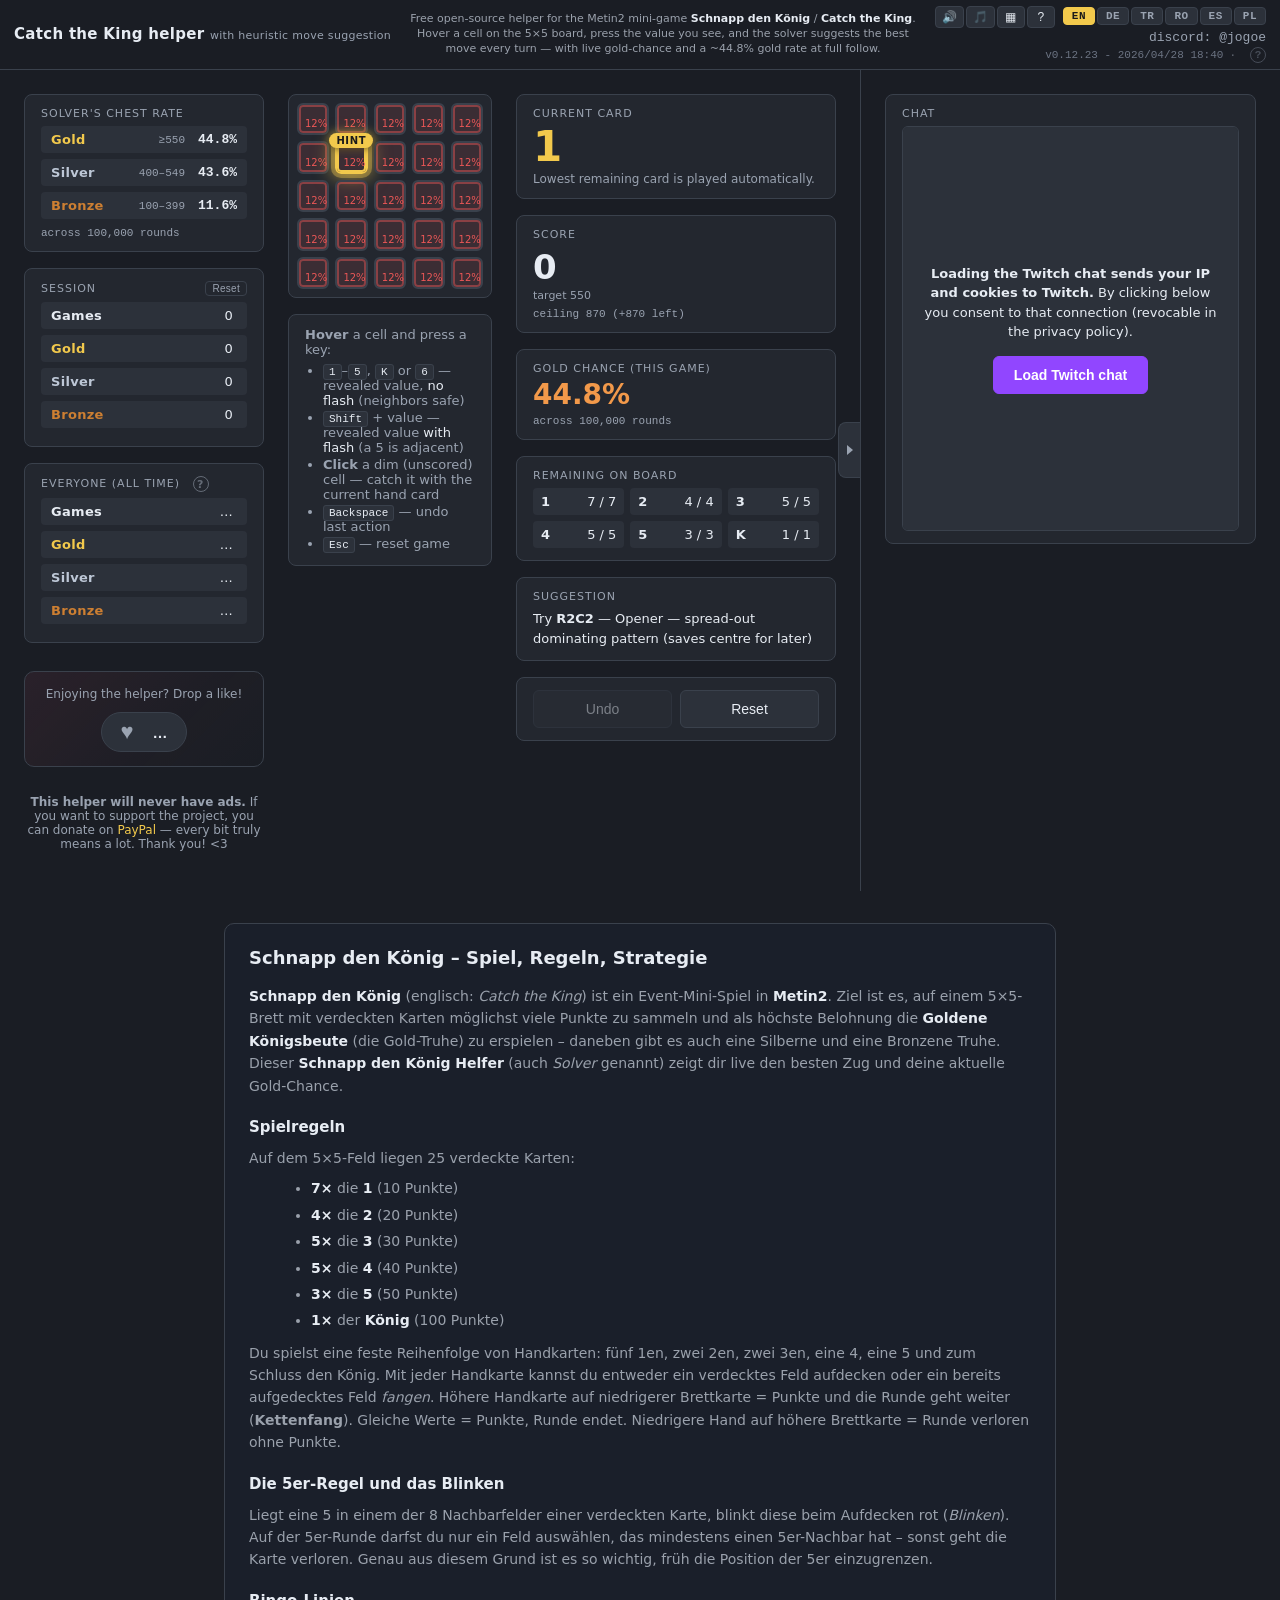
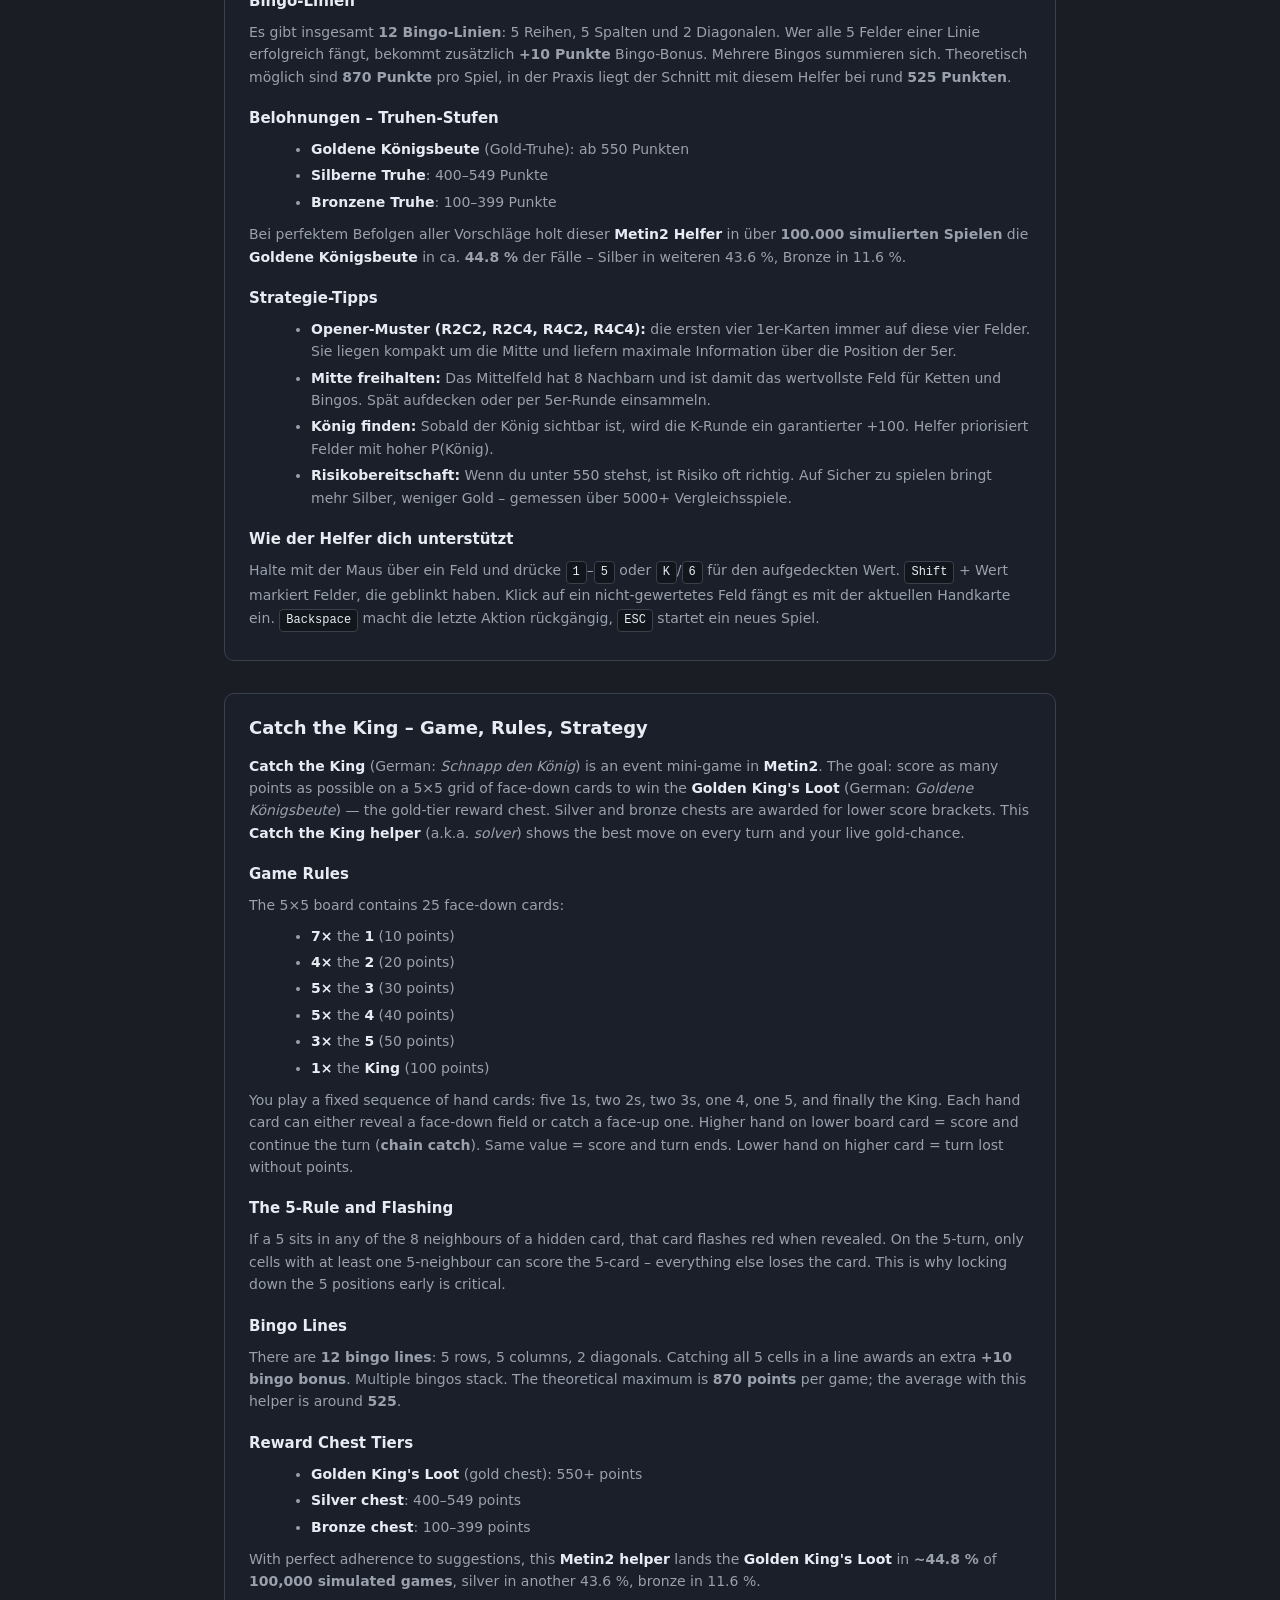
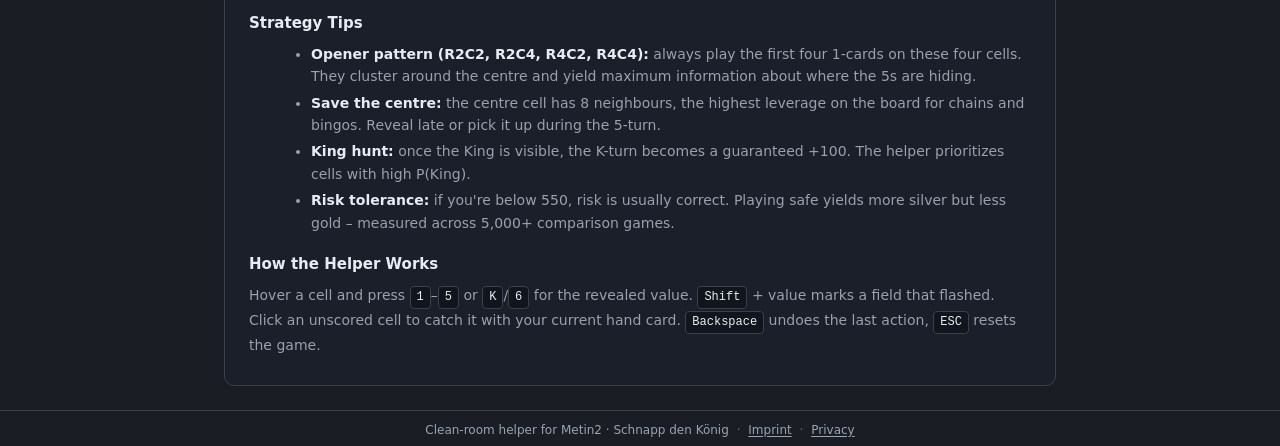
==== ctk/index.html @ 23c6019b "Update index.html" ====
<!DOCTYPE html>
<html lang="en">
<head>
  <meta charset="UTF-8" />
  <meta name="viewport" content="width=device-width, initial-scale=1.0" />
  <title>Schnapp den König / Catch the King Helper – Metin2 Goldene Königsbeute Solver</title>
  <meta name="description" content="Live Helfer für Metin2 Schnapp den König (Catch the King) im Event Goldene Königsbeute. ~44.8% Gold-Quote, kostenloser Open-Source-Solver, läuft direkt im Browser." />
  <meta name="keywords" content="Schnapp den König, Catch the King, Goldene Königsbeute, Golden King's Loot, Metin2, Metin2 Helfer, Metin2 Helper, Metin2 Solver, Schnapp den König Helfer, König fangen, Mini-Spiel, mini-game, Gold-Truhe, Bingo, 5x5, Metin2 Event" />
  <meta name="author" content="Jogoe" />
  <link rel="canonical" href="https://dominikloefflerniteo.github.io/ctk-helper-jogoe/ctk/" />
  <meta property="og:type" content="website" />
  <meta property="og:title" content="Schnapp den König / Catch the King Helper – Metin2 Goldene Königsbeute Solver" />
  <meta property="og:description" content="Kostenloser Browser-Helfer für das Metin2 Schnapp den König Mini-Spiel (Goldene Königsbeute / Catch the King). Live Zug-Vorschläge, ~44.8% Gold-Quote." />
  <meta property="og:url" content="https://dominikloefflerniteo.github.io/ctk-helper-jogoe/ctk/" />
  <meta property="og:locale" content="en_US" />
  <meta property="og:locale:alternate" content="de_DE" />
  <meta name="twitter:card" content="summary" />
  <meta name="twitter:title" content="Schnapp den König / Catch the King Helper – Goldene Königsbeute" />
  <meta name="twitter:description" content="Metin2 Schnapp den König / Catch the King Solver – Live Zug-Vorschläge, ~44.8% Gold-Quote, läuft im Browser." />
  <link rel="icon" type="image/svg+xml" href="favicon.svg" />
  <link rel="stylesheet" href="style.css" />
  <meta name="google-site-verification" content="0dXDuDiLHQaxYC0fN4zPy8XRDauxkPCVz62au2lX4CE" />
  <script type="application/ld+json">
  {
    "@context": "https://schema.org",
    "@type": "WebApplication",
    "name": "Catch the King Helper",
    "alternateName": "Schnapp den König Helfer",
    "description": "In-browser solver and move suggester for the Metin2 'Schnapp den König' / 'Catch the King' mini-game. Heuristic ranking with live gold-chance estimate.",
    "applicationCategory": "GameApplication",
    "operatingSystem": "Any (web browser)",
    "url": "https://dominikloefflerniteo.github.io/ctk-helper-jogoe/ctk/",
    "inLanguage": ["en", "de"],
    "isAccessibleForFree": true,
    "offers": { "@type": "Offer", "price": "0", "priceCurrency": "EUR" },
    "author": { "@type": "Person", "name": "Jogoe" }
  }
  </script>
</head>
<body>
  <header>
    <div class="header-left">
      <h1>Catch the King helper <span class="subtle">with heuristic move suggestion</span></h1>
    </div>
    <p class="page-intro" data-i18n-html="pageIntro">
      Free open-source helper for the Metin2 mini-game <strong>Schnapp den K&ouml;nig</strong> / <strong>Catch the King</strong>. Hover a cell on the 5&times;5 board, press the value you see, and the solver suggests the best move every turn &mdash; with live gold-chance and a ~44.8% gold rate at full follow.
    </p>
    <div class="header-meta">
      <div class="header-controls">
        <div class="header-toggles" role="group" aria-label="Toggles">
          <button id="muteBtn" class="icon-toggle" type="button" aria-label="Toggle sound" title="Toggle sound">
            <span class="icon-on">🔊</span><span class="icon-off">🔇</span>
          </button>
          <button id="customSfxBtn" class="icon-toggle" type="button" aria-label="Set custom sound" title="Click: pick custom sound · Right-click: reset" data-i18n-title="customSfxTitle">
            <span class="icon-on">🎶</span><span class="icon-off">🎵</span>
          </button>
          <input id="customSfxInput" type="file" accept="audio/*" hidden />
          <button id="minimalUiBtn" class="icon-toggle" type="button" aria-label="Toggle minimal UI" title="Toggle minimal UI">
            <span class="icon-on">▦</span><span class="icon-off">□</span>
          </button>
          <button id="aboutBtn" class="icon-toggle" type="button" aria-label="About this project" title="About this project">
            <span class="icon-on">?</span><span class="icon-off">?</span>
          </button>
        </div>
        <div class="lang-switcher" role="group" aria-label="Language">
          <button type="button" class="lang-btn" data-lang="en">EN</button>
          <button type="button" class="lang-btn" data-lang="de">DE</button>
          <button type="button" class="lang-btn" data-lang="tr">TR</button>
          <button type="button" class="lang-btn" data-lang="ro">RO</button>
          <button type="button" class="lang-btn" data-lang="es">ES</button>
          <button type="button" class="lang-btn" data-lang="pl">PL</button>
        </div>
      </div>
      <span class="discord">discord: @jogoe</span>
      <span class="version">v0.12.23 - 2026/04/28 18:40<span class="version-views" id="versionViews"></span><span class="info-hint info-hint-version" tabindex="0" aria-label="Version history">?<span class="info-hint-tooltip info-hint-tooltip-version" data-i18n-html="versionHistoryTooltip"></span></span></span>
    </div>
  </header>

  <div class="page">
  <main>
    <aside class="stats-panel">
      <div class="info-block">
        <div class="label" data-i18n="solverChestRate">Solver's chest rate</div>
        <ul class="chest-list">
          <li class="chest-row chest-gold">
            <span class="chest-name" data-i18n="gold">Gold</span>
            <span class="chest-target">&ge;550</span>
            <span class="chest-pct">44.8%</span>
          </li>
          <li class="chest-row chest-silver">
            <span class="chest-name" data-i18n="silver">Silver</span>
            <span class="chest-target">400&ndash;549</span>
            <span class="chest-pct">43.6%</span>
          </li>
          <li class="chest-row chest-bronze">
            <span class="chest-name" data-i18n="bronze">Bronze</span>
            <span class="chest-target">100&ndash;399</span>
            <span class="chest-pct">11.6%</span>
          </li>
        </ul>
        <div class="chest-note" data-i18n="acrossRounds">across 100,000 rounds</div>
      </div>

      <div class="info-block">
        <div class="label session-label">
          <span data-i18n="session">Session</span>
          <button id="sessionResetBtn" class="session-reset" type="button" data-i18n="reset" title="Reset session">Reset</button>
        </div>
        <ul class="session-list">
          <li class="session-row">
            <span class="session-name" data-i18n="games">Games</span>
            <span><span id="sessionGames">0</span>&nbsp;<span id="sessionRate" class="session-pct"></span></span>
          </li>
          <li class="session-row">
            <span class="session-name chest-gold" data-i18n="gold">Gold</span>
            <span><span id="sessionGold">0</span>&nbsp;<span id="sessionPctGold" class="session-pct"></span></span>
          </li>
          <li class="session-row">
            <span class="session-name chest-silver" data-i18n="silver">Silver</span>
            <span><span id="sessionSilver">0</span>&nbsp;<span id="sessionPctSilver" class="session-pct"></span></span>
          </li>
          <li class="session-row">
            <span class="session-name chest-bronze" data-i18n="bronze">Bronze</span>
            <span><span id="sessionBronze">0</span>&nbsp;<span id="sessionPctBronze" class="session-pct"></span></span>
          </li>
        </ul>
      </div>
      <div class="info-block">
        <div class="label">
          <span data-i18n="globalAllTime">Everyone (all time)</span>
          <span class="info-hint" tabindex="0" aria-label="Why is this lower than the solver rate?">?<span class="info-hint-tooltip" data-i18n-html="globalWhyLowerTooltip"></span></span>
        </div>
        <ul class="session-list">
          <li class="session-row">
            <span class="session-name" data-i18n="games">Games</span>
            <span><span id="globalGames">…</span>&nbsp;<span id="globalRate" class="session-pct"></span></span>
          </li>
          <li class="session-row">
            <span class="session-name chest-gold" data-i18n="gold">Gold</span>
            <span><span id="globalGold">…</span>&nbsp;<span id="globalPctGold" class="session-pct"></span></span>
          </li>
          <li class="session-row">
            <span class="session-name chest-silver" data-i18n="silver">Silver</span>
            <span><span id="globalSilver">…</span>&nbsp;<span id="globalPctSilver" class="session-pct"></span></span>
          </li>
          <li class="session-row">
            <span class="session-name chest-bronze" data-i18n="bronze">Bronze</span>
            <span><span id="globalBronze">…</span>&nbsp;<span id="globalPctBronze" class="session-pct"></span></span>
          </li>
        </ul>
      </div>

      <div class="like-block">
        <p class="like-prompt" data-i18n="likePrompt">Enjoying the helper? Drop a like!</p>
        <button id="likeBtn" class="like-btn" type="button" aria-label="Like" title="Like">
          <span class="like-heart">♥</span>
          <span id="likeCount" class="like-count">…</span>
        </button>
      </div>

      <div class="promo-text" data-i18n-html="supportText">
        <strong>This helper will never have ads.</strong> If you want to support the project, you can donate on <a href="https://paypal.me/jogoe" target="_blank" rel="noopener">PayPal</a> &mdash; every bit truly means a lot. Thank you! &lt;3
      </div>
    </aside>

    

    <section class="board-panel">
      <div id="board" class="board" aria-label="5x5 game board"></div>

      <div class="help">
        <p data-i18n-html="helpIntro"></p>
        <ul>
          <li data-i18n-html="helpReveal"></li>
          <li data-i18n-html="helpShift"></li>
          <li data-i18n-html="helpClick"></li>
          <li data-i18n-html="helpBackspace"></li>
          <li data-i18n-html="helpEsc"></li>
        </ul>
      </div>
    </section>

    <aside class="info-panel">
      <div class="info-block">
        <div class="label" data-i18n="currentCard">Current card</div>
        <div id="currentCard" class="current-card">1</div>
        <div id="turnHint" class="turn-hint"></div>
      </div>

      <div class="info-block">
        <div class="label" data-i18n="score">Score</div>
        <div id="score" class="score">0</div>
        <div class="score-target" data-i18n="target550">target 550</div>
        <div id="scoreCeiling" class="score-ceiling"></div>
      </div>

      <div class="info-block">
        <div class="label" data-i18n="goldChance">Gold chance (this game)</div>
        <div id="gameGoldPct" class="game-gold-pct">&mdash;</div>
        <div id="gameGoldNote" class="game-gold-note">&mdash;</div>
      </div>

      <div class="info-block">
        <div class="label" data-i18n="remainingOnBoard">Remaining on board</div>
        <ul id="remaining" class="remaining"></ul>
      </div>

      <div class="info-block">
        <div class="label suggestion-label">
          <span data-i18n="suggestion">Suggestion</span>
        </div>
        <div id="suggestionNote" class="suggestion-note">&mdash;</div>
      </div>

      <div class="info-block button-row">
        <button id="undoBtn" class="action-btn" type="button" disabled data-i18n="undo">Undo</button>
        <button id="resetBtn" class="reset-btn" type="button" data-i18n="reset">Reset</button>
      </div>
    </aside>
  </main>

  <aside class="chat-panel">
    <div class="info-block chat-block">
      <div class="label">
        <span data-i18n="twitchChat">Chat</span>
      </div>
      <div id="twitchChatMount" class="twitch-chat-mount">
        <div id="twitchConsent" class="twitch-consent">
          <p data-i18n-html="twitchConsentBody"></p>
          <button id="twitchConsentBtn" type="button" class="action-btn" data-i18n="twitchConsentBtn">Load Twitch chat</button>
        </div>
      </div>
    </div>
  </aside>
  </div>

  <article class="long-form" id="guide">
    <section lang="de" class="long-form-section">
      <h2>Schnapp den K&ouml;nig &ndash; Spiel, Regeln, Strategie</h2>
      <p>
        <strong>Schnapp den K&ouml;nig</strong> (englisch: <em>Catch the King</em>) ist
        ein Event-Mini-Spiel in <strong>Metin2</strong>. Ziel ist es, auf einem
        5&times;5-Brett mit verdeckten Karten m&ouml;glichst viele Punkte zu sammeln
        und als h&ouml;chste Belohnung die <strong>Goldene K&ouml;nigsbeute</strong>
        (die Gold-Truhe) zu erspielen &ndash; daneben gibt es auch eine Silberne und
        eine Bronzene Truhe. Dieser <strong>Schnapp den K&ouml;nig Helfer</strong>
        (auch <em>Solver</em> genannt) zeigt dir live den besten Zug
        und deine aktuelle Gold-Chance.
      </p>

      <h3>Spielregeln</h3>
      <p>
        Auf dem 5&times;5-Feld liegen 25 verdeckte Karten:
      </p>
      <ul>
        <li><b>7&times;</b> die <b>1</b> (10 Punkte)</li>
        <li><b>4&times;</b> die <b>2</b> (20 Punkte)</li>
        <li><b>5&times;</b> die <b>3</b> (30 Punkte)</li>
        <li><b>5&times;</b> die <b>4</b> (40 Punkte)</li>
        <li><b>3&times;</b> die <b>5</b> (50 Punkte)</li>
        <li><b>1&times;</b> der <b>K&ouml;nig</b> (100 Punkte)</li>
      </ul>
      <p>
        Du spielst eine feste Reihenfolge von Handkarten: f&uuml;nf 1en, zwei 2en, zwei 3en,
        eine 4, eine 5 und zum Schluss den K&ouml;nig. Mit jeder Handkarte kannst du
        entweder ein verdecktes Feld aufdecken oder ein bereits aufgedecktes
        Feld <em>fangen</em>. H&ouml;here Handkarte auf niedrigerer Brettkarte = Punkte und
        die Runde geht weiter (<b>Kettenfang</b>). Gleiche Werte = Punkte, Runde endet.
        Niedrigere Hand auf h&ouml;here Brettkarte = Runde verloren ohne Punkte.
      </p>

      <h3>Die 5er-Regel und das Blinken</h3>
      <p>
        Liegt eine 5 in einem der 8 Nachbarfelder einer verdeckten Karte, blinkt diese
        beim Aufdecken rot (<em>Blinken</em>). Auf der 5er-Runde darfst du nur ein Feld
        ausw&auml;hlen, das mindestens einen 5er-Nachbar hat &ndash; sonst geht die Karte
        verloren. Genau aus diesem Grund ist es so wichtig, fr&uuml;h die Position der
        5er einzugrenzen.
      </p>

      <h3>Bingo-Linien</h3>
      <p>
        Es gibt insgesamt <b>12 Bingo-Linien</b>: 5 Reihen, 5 Spalten und 2 Diagonalen.
        Wer alle 5 Felder einer Linie erfolgreich f&auml;ngt, bekommt zus&auml;tzlich
        <b>+10 Punkte</b> Bingo-Bonus. Mehrere Bingos summieren sich. Theoretisch
        m&ouml;glich sind <b>870 Punkte</b> pro Spiel, in der Praxis liegt der Schnitt mit
        diesem Helfer bei rund <b>525 Punkten</b>.
      </p>

      <h3>Belohnungen &ndash; Truhen-Stufen</h3>
      <ul>
        <li><b>Goldene K&ouml;nigsbeute</b> (Gold-Truhe): ab 550 Punkten</li>
        <li><b>Silberne Truhe</b>: 400&ndash;549 Punkte</li>
        <li><b>Bronzene Truhe</b>: 100&ndash;399 Punkte</li>
      </ul>
      <p>
        Bei perfektem Befolgen aller Vorschl&auml;ge holt dieser <strong>Metin2 Helfer</strong>
        in &uuml;ber <b>100.000 simulierten Spielen</b> die <strong>Goldene
        K&ouml;nigsbeute</strong> in ca. <b>44.8&nbsp;%</b> der F&auml;lle &ndash; Silber
        in weiteren 43.6&nbsp;%, Bronze in 11.6&nbsp;%.
      </p>

      <h3>Strategie-Tipps</h3>
      <ul>
        <li>
          <b>Opener-Muster (R2C2, R2C4, R4C2, R4C4):</b> die ersten vier 1er-Karten
          immer auf diese vier Felder. Sie liegen kompakt um die Mitte und liefern
          maximale Information &uuml;ber die Position der 5er.
        </li>
        <li>
          <b>Mitte freihalten:</b> Das Mittelfeld hat 8 Nachbarn und ist damit das
          wertvollste Feld f&uuml;r Ketten und Bingos. Sp&auml;t aufdecken oder per
          5er-Runde einsammeln.
        </li>
        <li>
          <b>K&ouml;nig finden:</b> Sobald der K&ouml;nig sichtbar ist, wird die K-Runde
          ein garantierter +100. Helfer priorisiert Felder mit hoher P(K&ouml;nig).
        </li>
        <li>
          <b>Risikobereitschaft:</b> Wenn du unter 550 stehst, ist Risiko oft richtig.
          Auf Sicher zu spielen bringt mehr Silber, weniger Gold &ndash; gemessen
          &uuml;ber 5000+ Vergleichsspiele.
        </li>
      </ul>

      <h3>Wie der Helfer dich unterst&uuml;tzt</h3>
      <p>
        Halte mit der Maus &uuml;ber ein Feld und dr&uuml;cke <kbd>1</kbd>&ndash;<kbd>5</kbd>
        oder <kbd>K</kbd>/<kbd>6</kbd> f&uuml;r den aufgedeckten Wert. <kbd>Shift</kbd>
        + Wert markiert Felder, die geblinkt haben. Klick auf ein
        nicht-gewertetes Feld f&auml;ngt es mit der aktuellen Handkarte ein.
        <kbd>Backspace</kbd> macht die letzte Aktion r&uuml;ckg&auml;ngig, <kbd>ESC</kbd>
        startet ein neues Spiel.
      </p>
    </section>

    <section lang="en" class="long-form-section">
      <h2>Catch the King &ndash; Game, Rules, Strategy</h2>
      <p>
        <strong>Catch the King</strong> (German: <em>Schnapp den K&ouml;nig</em>) is
        an event mini-game in <strong>Metin2</strong>. The goal: score as many points
        as possible on a 5&times;5 grid of face-down cards to win the
        <strong>Golden King's Loot</strong> (German: <em>Goldene K&ouml;nigsbeute</em>) &mdash;
        the gold-tier reward chest. Silver and bronze chests are awarded for lower
        score brackets. This <strong>Catch the King helper</strong> (a.k.a.
        <em>solver</em>) shows the best move on every turn and your live
        gold-chance.
      </p>

      <h3>Game Rules</h3>
      <p>
        The 5&times;5 board contains 25 face-down cards:
      </p>
      <ul>
        <li><b>7&times;</b> the <b>1</b> (10 points)</li>
        <li><b>4&times;</b> the <b>2</b> (20 points)</li>
        <li><b>5&times;</b> the <b>3</b> (30 points)</li>
        <li><b>5&times;</b> the <b>4</b> (40 points)</li>
        <li><b>3&times;</b> the <b>5</b> (50 points)</li>
        <li><b>1&times;</b> the <b>King</b> (100 points)</li>
      </ul>
      <p>
        You play a fixed sequence of hand cards: five 1s, two 2s, two 3s, one 4, one
        5, and finally the King. Each hand card can either reveal a face-down field or
        catch a face-up one. Higher hand on lower board card = score and continue the
        turn (<b>chain catch</b>). Same value = score and turn ends. Lower hand on
        higher card = turn lost without points.
      </p>

      <h3>The 5-Rule and Flashing</h3>
      <p>
        If a 5 sits in any of the 8 neighbours of a hidden card, that card flashes red
        when revealed. On the 5-turn, only cells with at least one 5-neighbour can
        score the 5-card &ndash; everything else loses the card. This is why locking
        down the 5 positions early is critical.
      </p>

      <h3>Bingo Lines</h3>
      <p>
        There are <b>12 bingo lines</b>: 5 rows, 5 columns, 2 diagonals. Catching all
        5 cells in a line awards an extra <b>+10 bingo bonus</b>. Multiple bingos
        stack. The theoretical maximum is <b>870 points</b> per game; the average
        with this helper is around <b>525</b>.
      </p>

      <h3>Reward Chest Tiers</h3>
      <ul>
        <li><b>Golden King's Loot</b> (gold chest): 550+ points</li>
        <li><b>Silver chest</b>: 400&ndash;549 points</li>
        <li><b>Bronze chest</b>: 100&ndash;399 points</li>
      </ul>
      <p>
        With perfect adherence to suggestions, this <strong>Metin2 helper</strong>
        lands the <strong>Golden King's Loot</strong> in <b>~44.8&nbsp;%</b> of
        <b>100,000 simulated games</b>, silver in another 43.6&nbsp;%, bronze in
        11.6&nbsp;%.
      </p>

      <h3>Strategy Tips</h3>
      <ul>
        <li>
          <b>Opener pattern (R2C2, R2C4, R4C2, R4C4):</b> always play the first four
          1-cards on these four cells. They cluster around the centre and yield
          maximum information about where the 5s are hiding.
        </li>
        <li>
          <b>Save the centre:</b> the centre cell has 8 neighbours, the highest
          leverage on the board for chains and bingos. Reveal late or pick it up
          during the 5-turn.
        </li>
        <li>
          <b>King hunt:</b> once the King is visible, the K-turn becomes a
          guaranteed +100. The helper prioritizes cells with high P(King).
        </li>
        <li>
          <b>Risk tolerance:</b> if you're below 550, risk is usually correct. Playing
          safe yields more silver but less gold &ndash; measured across 5,000+
          comparison games.
        </li>
      </ul>

      <h3>How the Helper Works</h3>
      <p>
        Hover a cell and press <kbd>1</kbd>&ndash;<kbd>5</kbd> or <kbd>K</kbd>/<kbd>6</kbd>
        for the revealed value. <kbd>Shift</kbd> + value marks a field that flashed.
        Click an unscored cell to catch it with your current hand card.
        <kbd>Backspace</kbd> undoes the last action, <kbd>ESC</kbd> resets the game.
      </p>
    </section>
  </article>

  <footer>
    <span class="subtle" data-i18n="footerText">Clean-room helper for Metin2 &middot; Schnapp den K&ouml;nig</span>
    <span class="footer-sep">&middot;</span>
    <button class="footer-link" type="button" data-open-modal="impressumModal" data-i18n="impressum">Impressum</button>
    <span class="footer-sep">&middot;</span>
    <button class="footer-link" type="button" data-open-modal="datenschutzModal" data-i18n="privacy">Privacy</button>
  </footer>

  <button id="chatBtn" class="chat-tab" type="button" aria-label="Toggle chat" title="Toggle chat">
    <span class="chat-tab-arrow"></span>
  </button>

  <div id="aboutModal" class="modal" role="dialog" aria-modal="true" aria-labelledby="aboutTitle" hidden>
    <div class="modal-backdrop" data-close></div>
    <div class="modal-card" tabindex="-1">
      <button class="modal-close" type="button" aria-label="Close" data-close>&times;</button>
      <h2 id="aboutTitle" data-i18n="aboutTitle">About this project</h2>

      <h3 data-i18n="aboutPrivacyHeading">Your data</h3>
      <div data-i18n-html="aboutPrivacyBody"></div>

      <h3 data-i18n="aboutSolverHeading">How the solver works</h3>
      <div data-i18n-html="aboutSolverBody"></div>

      <h3 data-i18n="aboutFindingsHeading">What we tried</h3>
      <div data-i18n-html="aboutFindingsBody"></div>

      <h3 data-i18n="aboutLimitsHeading">Why we can't be perfect</h3>
      <div data-i18n-html="aboutLimitsBody"></div>
    </div>
  </div>

  <div id="impressumModal" class="modal" role="dialog" aria-modal="true" aria-labelledby="impressumTitle" hidden>
    <div class="modal-backdrop" data-close></div>
    <div class="modal-card" tabindex="-1">
      <button class="modal-close" type="button" aria-label="Close" data-close>&times;</button>
      <h2 id="impressumTitle" data-i18n="impressumTitle">Impressum</h2>
      <div data-i18n-html="impressumBody"></div>
    </div>
  </div>

  <div id="datenschutzModal" class="modal" role="dialog" aria-modal="true" aria-labelledby="datenschutzTitle" hidden>
    <div class="modal-backdrop" data-close></div>
    <div class="modal-card" tabindex="-1">
      <button class="modal-close" type="button" aria-label="Close" data-close>&times;</button>
      <h2 id="datenschutzTitle" data-i18n="datenschutzTitle">Datenschutzerklärung</h2>
      <div data-i18n-html="datenschutzBody"></div>
      <div class="datenschutz-controls">
        <button id="revokeTwitchConsentBtn" type="button" class="action-btn" data-i18n="revokeTwitchConsent">Revoke Twitch chat consent</button>
      </div>
    </div>
  </div>

  <div id="toast" class="toast" role="status" aria-live="polite"></div>
  <div id="moneyRain" class="money-rain" aria-hidden="true"></div>
  <audio id="chingSfx" src="ching.mp3" preload="auto"></audio>

  <script type="module" src="main.js"></script>
</body>
</html>
---- ctk/style.css ----
:root {
  --bg: #1a1d24;
  --bg-2: #23272f;
  --bg-3: #2c313a;
  --fg: #e7ecf3;
  --fg-dim: #9aa3b1;
  --accent: #f2c94c;
  --danger: #eb5757;
  --safe: #27ae60;
  --warn: #f2994a;
  --border: #3a414c;

  --v1: #8a94a6;
  --v2: #56cc9d;
  --v3: #5ca8e6;
  --v4: #b48be8;
  --v5: #eb5757;
  --vk: #f2c94c;
}

* { box-sizing: border-box; }

body {
  margin: 0;
  background: var(--bg);
  color: var(--fg);
  font-family: system-ui, -apple-system, "Segoe UI", Roboto, sans-serif;
  min-height: 100vh;
  display: flex;
  flex-direction: column;
}

header {
  padding: 6px 14px;
  border-bottom: 1px solid var(--border);
  display: flex;
  align-items: center;
  gap: 18px;
}
.header-left {
  flex: 0 0 auto;
  min-width: 0;
}
.header-left h1 { margin: 0; font-size: 15px; line-height: 1.15; letter-spacing: 0.3px; white-space: nowrap; }
.header-left h1 .subtle { font-size: 11px; }
.page-intro {
  margin: 0;
  flex: 1 1 auto;
  text-align: center;
  color: var(--muted, #9aa1ac);
  font-size: 11px;
  line-height: 1.35;
  max-width: 720px;
  margin-left: auto;
  margin-right: auto;
}
.page-intro strong { color: var(--fg, #e7eaef); }
body.minimal-ui .page-intro { display: none; }
@media (max-width: 1100px) {
  .header-left h1 { white-space: normal; }
  .header-left h1 .subtle { display: none; }
}
@media (max-width: 900px) {
  header { flex-wrap: wrap; }
  .page-intro { order: 3; flex-basis: 100%; text-align: left; max-width: 100%; }
}

/* ---------- long-form SEO content ---------- */
.long-form {
  max-width: 880px;
  margin: 32px auto 24px;
  padding: 0 24px;
  display: grid;
  gap: 32px;
}
.long-form-section {
  background: var(--panel, #1a1f2a);
  border: 1px solid var(--border, #2a313e);
  border-radius: 10px;
  padding: 20px 24px;
  color: var(--fg, #e7eaef);
  font-size: 14px;
  line-height: 1.6;
}
.long-form-section h2 {
  margin: 0 0 12px;
  font-size: 18px;
  color: var(--fg, #e7eaef);
}
.long-form-section h3 {
  margin: 18px 0 8px;
  font-size: 15px;
  color: var(--fg, #e7eaef);
}
.long-form-section p { margin: 8px 0; color: var(--muted, #9aa1ac); }
.long-form-section p strong, .long-form-section li b { color: var(--fg, #e7eaef); }
.long-form-section ul { margin: 6px 0 10px 22px; color: var(--muted, #9aa1ac); }
.long-form-section li { margin: 4px 0; }
.long-form-section kbd {
  display: inline-block;
  padding: 1px 6px;
  font-family: ui-monospace, "SF Mono", Menlo, monospace;
  font-size: 12px;
  background: #11151c;
  border: 1px solid var(--border, #2a313e);
  border-radius: 4px;
  color: var(--fg, #e7eaef);
}
body.minimal-ui .long-form { display: none; }

.header-meta {
  display: flex;
  flex-direction: column;
  align-items: flex-end;
  gap: 2px;
}

.lang-switcher {
  display: inline-flex;
  gap: 2px;
  margin-bottom: 2px;
}
.lang-btn {
  background: var(--bg-3);
  border: 1px solid var(--border);
  color: var(--fg-dim);
  padding: 2px 8px;
  font-size: 11px;
  font-weight: 600;
  letter-spacing: 0.5px;
  font-family: ui-monospace, "SF Mono", Menlo, monospace;
  border-radius: 4px;
  cursor: pointer;
  transition: background 100ms ease, color 100ms ease, border-color 100ms ease;
}
.lang-btn:hover { background: var(--bg-2); color: var(--fg); border-color: var(--fg-dim); }
.lang-btn.active {
  background: var(--accent);
  color: #1a1a1a;
  border-color: var(--accent);
}

.discord {
  color: var(--fg-dim);
  font-size: 13px;
  font-family: ui-monospace, "SF Mono", Menlo, monospace;
}

.version {
  /* Use a dimmer colour directly — `opacity: 0.7` cascades to descendants
   * and would make the version-history tooltip 30% see-through. */
  color: #6b7382;
  font-size: 11px;
  font-family: ui-monospace, "SF Mono", Menlo, monospace;
}

h1 {
  margin: 0;
  font-size: 20px;
  font-weight: 600;
  letter-spacing: 0.5px;
}

.subtle { color: var(--fg-dim); font-weight: 400; }

main {
  flex: 1;
  display: grid;
  grid-template-columns: 240px 1fr 320px;
  gap: 24px;
  padding: 24px;
  max-width: 1220px;
  margin: 0 auto;
  width: 100%;
}

.stats-panel {
  display: flex;
  flex-direction: column;
  gap: 16px;
}

.chest-list, .session-list {
  list-style: none;
  padding: 0;
  margin: 0 0 6px 0;
  display: flex;
  flex-direction: column;
  gap: 6px;
}
.chest-row, .session-row {
  display: grid;
  grid-template-columns: 1fr auto auto;
  align-items: center;
  gap: 8px;
  background: var(--bg-3);
  border-radius: 4px;
  padding: 6px 10px;
  font-size: 13px;
}
.session-row {
  grid-template-columns: 1fr auto;
}
.chest-name, .session-name {
  font-weight: 700;
  letter-spacing: 0.3px;
}
.chest-target {
  color: var(--fg-dim);
  font-size: 11px;
  font-family: ui-monospace, "SF Mono", Menlo, monospace;
}
.chest-pct {
  font-weight: 700;
  font-family: ui-monospace, "SF Mono", Menlo, monospace;
  min-width: 44px;
  text-align: right;
}
.chest-gold .chest-name,
.session-name.chest-gold { color: #f2c94c; }
.chest-silver .chest-name,
.session-name.chest-silver { color: #bdc7d6; }
.chest-bronze .chest-name,
.session-name.chest-bronze { color: #cd7f32; }
.chest-note {
  color: var(--fg-dim);
  font-size: 11px;
  margin-top: 8px;
  font-family: ui-monospace, "SF Mono", Menlo, monospace;
}
.session-pct {
  color: var(--fg-dim);
  font-size: 11px;
}
.session-label {
  display: flex;
  align-items: center;
  justify-content: space-between;
  gap: 8px;
}
.session-reset {
  background: transparent;
  border: 1px solid var(--border);
  color: var(--fg-dim);
  font-size: 10px;
  letter-spacing: 0.3px;
  padding: 1px 6px;
  border-radius: 4px;
  cursor: pointer;
  transition: background 100ms ease, color 100ms ease, border-color 100ms ease;
}
.session-reset:hover { background: var(--bg-2); color: var(--fg); border-color: var(--fg-dim); }

.board-panel {
  display: flex;
  flex-direction: column;
  gap: 16px;
}

.board {
  display: grid;
  grid-template-columns: repeat(5, 1fr);
  grid-template-rows: repeat(5, 1fr);
  gap: 6px;
  aspect-ratio: 1;
  max-width: 560px;
  width: 100%;
  align-self: center;
  background: var(--bg-2);
  padding: 8px;
  border-radius: 8px;
  border: 1px solid var(--border);
}

.cell {
  background: var(--bg-3);
  border: 2px solid var(--border);
  border-radius: 6px;
  display: flex;
  align-items: center;
  justify-content: center;
  font-size: 32px;
  font-weight: 700;
  cursor: pointer;
  position: relative;
  user-select: none;
  transition: transform 60ms ease, border-color 100ms ease, background 100ms ease;
}

.cell:hover {
  border-color: var(--fg);
  transform: translateY(-1px);
}

.cell.revealed { cursor: default; }
.cell.revealed:hover { transform: none; border-color: var(--border); }

/* Revealed but not yet scored — can be claimed with a sufficient hand card.
 * Dimmed so scored cells visually fade into the background. */
.cell.revealed.unscored { opacity: 0.55; cursor: pointer; }
.cell.revealed.unscored:hover { opacity: 0.85; border-color: var(--accent); }

/* Unscored but unclaimable on the current turn — 5-turn with a 5 adjacent.
 * Clicking would be caught in-game, so the helper blocks it too. */
.cell.revealed.unscored-locked { cursor: not-allowed; opacity: 0.35; }
.cell.revealed.unscored-locked:hover { opacity: 0.4; border-color: var(--border); }

.cell[data-value="1"] { color: var(--v1); }
.cell[data-value="2"] { color: var(--v2); }
.cell[data-value="3"] { color: var(--v3); }
.cell[data-value="4"] { color: var(--v4); }
.cell[data-value="5"] { color: var(--v5); background: rgba(235, 87, 87, 0.08); }
.cell[data-value="K"] { color: var(--vk); background: rgba(242, 201, 76, 0.1); }

.cell.flashed::after {
  content: "!";
  position: absolute;
  top: 4px;
  right: 6px;
  font-size: 12px;
  color: var(--warn);
  font-weight: 700;
}

.cell.possible5 {
  background: rgba(235, 87, 87, 0.12);
  box-shadow: inset 0 0 0 2px rgba(235, 87, 87, 0.45);
}
.cell.safe5 {
  box-shadow: inset 0 0 0 2px rgba(39, 174, 96, 0.25);
}
/* Flipping with the 5-card carries no catch risk here. Shown as a strong green
 * outline that stacks on top of possible5/must5 styling when applicable. */
.cell.safe-flip {
  background: rgba(39, 174, 96, 0.16);
  box-shadow: inset 0 0 0 3px rgba(39, 174, 96, 0.7);
}
.cell.safe-flip.must5 {
  background: rgba(235, 87, 87, 0.25);
  box-shadow:
    inset 0 0 0 3px rgba(39, 174, 96, 0.75),
    inset 0 0 0 6px rgba(235, 87, 87, 0.55);
}
.cell.must5 {
  /* Looks like a revealed 5 (red text on light-red bg from data-value="5"),
   * plus a dashed red border to show it's a deduction rather than observed. */
  background: rgba(235, 87, 87, 0.14);
  border-style: dashed;
  border-color: rgba(235, 87, 87, 0.75);
}
.cell.possible5 .prob { color: var(--danger); }

.cell.suggested {
  border-color: var(--accent);
  box-shadow:
    0 0 0 4px rgba(242, 201, 76, 0.35),
    0 0 18px 4px rgba(242, 201, 76, 0.55),
    inset 0 0 0 2px var(--accent);
  animation: pulse 1.3s ease-in-out infinite;
}

/* Floating "TIPP" pill badge so the suggestion is unmistakable. Sits on the
   top-left corner of the cell, animated with the same pulse rhythm. */
.cell.suggested::before {
  content: "HINT";
  position: absolute;
  top: -10px;
  left: -8px;
  font-size: 10px;
  font-weight: 800;
  letter-spacing: 0.6px;
  padding: 2px 7px;
  background: var(--accent);
  color: #1a1a1a;
  border-radius: 999px;
  box-shadow: 0 2px 6px rgba(0, 0, 0, 0.4), 0 0 8px rgba(242, 201, 76, 0.6);
  z-index: 4;
  pointer-events: none;
  animation: tip-bob 1.3s ease-in-out infinite;
}

@keyframes pulse {
  0%, 100% {
    box-shadow:
      0 0 0 4px rgba(242, 201, 76, 0.35),
      0 0 18px 4px rgba(242, 201, 76, 0.55),
      inset 0 0 0 2px var(--accent);
  }
  50% {
    box-shadow:
      0 0 0 8px rgba(242, 201, 76, 0.5),
      0 0 28px 6px rgba(242, 201, 76, 0.75),
      inset 0 0 0 2px var(--accent);
  }
}
@keyframes tip-bob {
  0%, 100% { transform: translateY(0)    rotate(-4deg); }
  50%      { transform: translateY(-3px) rotate(-1deg); }
}
html[lang="de"] .cell.suggested::before { content: "TIPP"; }

.money-icon-wrap {
  position: absolute;
  top: 50%;
  left: 50%;
  width: 70%;
  height: 70%;
  transform: translate(-50%, -50%);
  pointer-events: none;
  animation: money-wobble 1.3s ease-in-out infinite;
  filter: drop-shadow(0 2px 4px rgba(0, 0, 0, 0.4));
}
.money-icon-wrap svg { width: 100%; height: 100%; display: block; }

@keyframes money-wobble {
  0%, 100% { transform: translate(-50%, -50%) rotate(-10deg); }
  50%      { transform: translate(-50%, -50%) rotate(10deg); }
}

.cell .prob {
  position: absolute;
  bottom: 4px;
  left: 6px;
  font-size: 10px;
  font-weight: 500;
  color: var(--fg-dim);
  letter-spacing: 0;
}

.disclaimer {
  background: rgba(242, 153, 74, 0.08);
  border: 1px solid rgba(242, 153, 74, 0.3);
  border-left: 3px solid var(--warn);
  border-radius: 6px;
  padding: 10px 14px;
  font-size: 12px;
  color: var(--fg-dim);
  line-height: 1.5;
}
.disclaimer strong { color: var(--warn); }

.promo-text {
  margin: 8px 0 16px 0;
  font-size: 12px;
  color: var(--fg-dim);
  text-align: center;
}

.promo-text a {
  color: var(--accent);
  text-decoration: none;
}

.promo-text a:hover {
  text-decoration: underline;
}

.help {
  background: var(--bg-2);
  border: 1px solid var(--border);
  border-radius: 8px;
  padding: 12px 16px;
  font-size: 13px;
  color: var(--fg-dim);
}
.help p { margin: 0 0 6px; }
.help ul { margin: 0; padding-left: 18px; }
.help li { margin: 2px 0; }
.help em { color: var(--fg); font-style: normal; }
kbd {
  background: var(--bg-3);
  border: 1px solid var(--border);
  border-radius: 3px;
  padding: 1px 5px;
  font-size: 11px;
  font-family: ui-monospace, "SF Mono", Menlo, monospace;
  color: var(--fg);
}

.info-panel {
  display: flex;
  flex-direction: column;
  gap: 16px;
}

.info-block {
  background: var(--bg-2);
  border: 1px solid var(--border);
  border-radius: 8px;
  padding: 12px 16px;
}

.label {
  font-size: 11px;
  letter-spacing: 1px;
  text-transform: uppercase;
  color: var(--fg-dim);
  margin-bottom: 6px;
}

.current-card {
  font-size: 42px;
  font-weight: 700;
  color: var(--accent);
  line-height: 1;
}
.current-card.done { color: var(--fg-dim); }

.turn-hint {
  font-size: 12px;
  color: var(--fg-dim);
  margin-top: 4px;
}

.score {
  font-size: 34px;
  font-weight: 700;
}
.score.good { color: var(--safe); }
.score-target {
  font-size: 11px;
  color: var(--fg-dim);
  margin-top: 2px;
}
.score-ceiling {
  font-size: 11px;
  color: var(--fg-dim);
  margin-top: 6px;
  font-family: ui-monospace, "SF Mono", Menlo, monospace;
}
.score-ceiling.unreachable { color: var(--danger); }
.score-ceiling.within-reach { color: var(--safe); }

.game-gold-pct {
  font-size: 28px;
  font-weight: 700;
  color: var(--accent);
  line-height: 1;
}
.game-gold-pct.cold  { color: var(--danger); }
.game-gold-pct.warm  { color: var(--warn); }
.game-gold-pct.hot   { color: var(--safe); }
.game-gold-note {
  font-size: 11px;
  color: var(--fg-dim);
  margin-top: 6px;
  font-family: ui-monospace, "SF Mono", Menlo, monospace;
}

.toast {
  position: fixed;
  top: 24px;
  left: 50%;
  transform: translateX(-50%);
  background: var(--bg-2);
  border: 1px solid var(--warn);
  border-left: 3px solid var(--warn);
  color: var(--fg);
  padding: 10px 18px;
  border-radius: 6px;
  font-size: 13px;
  opacity: 0;
  pointer-events: none;
  transition: opacity 180ms ease, transform 180ms ease;
  z-index: 1000;
  max-width: 90vw;
}
.toast.toast-show {
  opacity: 1;
  transform: translateX(-50%) translateY(2px);
}

.remaining {
  list-style: none;
  padding: 0;
  margin: 0;
  display: grid;
  grid-template-columns: repeat(3, 1fr);
  gap: 6px;
}
.remaining li {
  background: var(--bg-3);
  border-radius: 4px;
  padding: 6px 8px;
  font-size: 13px;
  display: flex;
  justify-content: space-between;
  align-items: center;
}
.remaining .v { font-weight: 700; }
.remaining[data-v="1"] .v { color: var(--v1); }

.suggestion-note {
  font-size: 13px;
  color: var(--fg);
  line-height: 1.5;
}

.suggestion-label {
  display: flex;
  justify-content: space-between;
  align-items: center;
  gap: 8px;
}

/* Inline help badge ("?") next to a panel label, with a custom hover
 * popup (the native `title` tooltip has a ~1s delay and can't be
 * styled). The tooltip text comes from i18n via the inner span's
 * data-i18n attribute. */
.info-hint {
  position: relative;
  display: inline-flex;
  align-items: center;
  justify-content: center;
  margin-left: 8px;
  width: 16px;
  height: 16px;
  border-radius: 50%;
  border: 1px solid currentColor;
  font-size: 11px;
  font-weight: 700;
  line-height: 1;
  opacity: 0.55;
  cursor: help;
  user-select: none;
  vertical-align: middle;
}
.info-hint:hover, .info-hint:focus { opacity: 1; outline: none; }

.info-hint-tooltip {
  position: absolute;
  left: 50%;
  top: calc(100% + 10px);
  transform: translateX(-50%);
  width: 300px;
  padding: 12px 14px;
  background-color: #000 !important;
  background: #000 !important;
  color: #f0f0f0;
  border: 1px solid #444;
  border-radius: 8px;
  font-size: 12.5px;
  font-weight: 400;
  line-height: 1.5;
  text-align: left;
  white-space: normal;
  pointer-events: none;
  display: none;
  z-index: 99999;
  isolation: isolate;
  box-shadow: 0 6px 18px rgba(0, 0, 0, 0.8);
}
/* Little arrow pointing up at the badge. */
.info-hint-tooltip::before {
  content: "";
  position: absolute;
  left: 50%;
  top: -6px;
  transform: translateX(-50%) rotate(45deg);
  width: 10px;
  height: 10px;
  background-color: #000;
  border-left: 1px solid #444;
  border-top: 1px solid #444;
}
.info-hint-tooltip strong {
  display: block;
  margin-bottom: 8px;
  color: #fff;
  font-size: 13px;
}
.info-hint-tooltip ul {
  margin: 0;
  padding-left: 18px;
  list-style-type: disc;
}
.info-hint-tooltip li {
  margin: 4px 0;
  color: #cfcfcf;
}
.info-hint:hover .info-hint-tooltip,
.info-hint:focus .info-hint-tooltip {
  display: block;
}

/* Version-history variant: anchor to the right edge so it doesn't overflow
 * the viewport when the badge is in the top-right corner of the header. */
.info-hint-tooltip-version {
  width: 380px;
  left: auto;
  right: 0;
  transform: none;
}
.info-hint-tooltip-version::before {
  left: auto;
  right: 6px;
  transform: rotate(45deg);
}
.info-hint-tooltip-version ul.version-history {
  margin: 0;
  padding-left: 0;
  list-style: none;
}
.info-hint-tooltip-version ul.version-history li {
  margin: 0 0 8px 0;
  padding-left: 0;
}
.info-hint-tooltip-version ul.version-history li:last-child {
  margin-bottom: 0;
}
.info-hint-tooltip-version ul.version-history li b {
  color: #ffd57a;
  font-weight: 600;
}
.info-hint-tooltip-version .version-note {
  margin-top: 10px;
  padding-top: 8px;
  border-top: 1px solid #3a3a3a;
  font-size: 11.5px;
  color: #b8b8b8;
  font-style: italic;
}
/* The version history is long; cap height and allow scrolling. */
.info-hint-tooltip-version {
  max-height: 70vh;
  overflow-y: auto;
}

.button-row {
  display: flex;
  gap: 8px;
}
.action-btn,
.reset-btn {
  flex: 1;
  background: var(--bg-3);
  border: 1px solid var(--border);
  color: var(--fg);
  padding: 10px;
  font-size: 14px;
  border-radius: 6px;
  cursor: pointer;
  transition: background 100ms ease, border-color 100ms ease, opacity 100ms ease;
}
.action-btn:hover:not(:disabled) { background: var(--bg-2); border-color: var(--fg-dim); }
.action-btn:disabled { opacity: 0.45; cursor: not-allowed; }
.reset-btn:hover { background: var(--danger); border-color: var(--danger); }

footer {
  padding: 12px 24px;
  border-top: 1px solid var(--border);
  font-size: 12px;
  text-align: center;
}

@media (max-width: 1000px) {
  main {
    grid-template-columns: 1fr;
  }
  .board { max-width: 100%; }
}

/* Money rain — fires when this game's gold chance hits 100%. The container is
   non-interactive (pointer-events: none) so it never blocks clicks. Coins are
   absolutely positioned and removed once their fall animation ends. */
.money-rain {
  position: fixed;
  inset: 0;
  pointer-events: none;
  overflow: hidden;
  z-index: 9999;
  /* Default to display:none so the empty container doesn't sit over the
     Twitch iframe — Twitch's anti-clickjacking detection blocks chat when
     ANY element overlaps their iframe rect, even with pointer-events:none. */
  display: none;
}
.money-rain.active { display: block; }
.money-rain .coin {
  position: absolute;
  top: -10vh;
  font-size: 28px;
  user-select: none;
  will-change: transform, opacity;
  animation: coinFall linear forwards;
}
@keyframes coinFall {
  0%   { transform: translateY(0) rotate(0deg);    opacity: 1; }
  90%  { opacity: 1; }
  100% { transform: translateY(115vh) rotate(720deg); opacity: 0.2; }
}

/* Gold-locked glow — pulses the gold-chance % when this game can no longer
   miss the gold chest. Uses currentColor so it picks up the .hot tint. */
.game-gold-pct.locked {
  animation: goldLockedPulse 1.4s ease-in-out infinite;
  text-shadow: 0 0 8px currentColor, 0 0 18px currentColor;
}
@keyframes goldLockedPulse {
  0%, 100% { filter: brightness(1);    text-shadow: 0 0 6px currentColor, 0 0 14px currentColor; }
  50%      { filter: brightness(1.35); text-shadow: 0 0 12px currentColor, 0 0 26px currentColor; }
}

/* Like block — sits in the stats sidebar above the promo. Subtle gradient
   panel + soft pink halo so it reads as a friendly call-to-action without
   competing with the solver stats above. */
.like-block {
  display: flex;
  flex-direction: column;
  align-items: center;
  gap: 10px;
  padding: 14px 12px;
  margin: 12px 0 4px;
  border: 1px solid var(--border);
  border-radius: 10px;
  background: linear-gradient(135deg, rgba(255, 83, 115, 0.07), rgba(255, 83, 115, 0.02) 60%, transparent);
  text-align: center;
}
.like-prompt {
  margin: 0;
  font-size: 12px;
  color: var(--fg-dim);
  line-height: 1.35;
}
.like-btn {
  display: inline-flex;
  align-items: center;
  gap: 10px;
  padding: 8px 18px;
  background: var(--bg-3);
  border: 1px solid var(--border);
  color: var(--fg);
  font-size: 15px;
  font-weight: 600;
  border-radius: 999px;
  cursor: pointer;
  transition: background 120ms ease, border-color 120ms ease, transform 120ms ease, box-shadow 200ms ease;
}
.like-btn:hover:not(:disabled) {
  background: var(--bg-2);
  border-color: #ff5373;
  box-shadow: 0 0 0 4px rgba(255, 83, 115, 0.15);
}
.like-btn:active:not(:disabled) { transform: scale(0.96); }
.like-btn:disabled { cursor: default; opacity: 0.95; }
.like-btn.liked {
  border-color: rgba(255, 83, 115, 0.55);
  box-shadow: 0 0 0 3px rgba(255, 83, 115, 0.18);
}
.like-btn .like-heart {
  font-size: 22px;
  line-height: 1;
  color: var(--fg-dim);
  transition: color 200ms ease, transform 200ms ease, text-shadow 200ms ease;
}
.like-btn:hover:not(:disabled) .like-heart { color: #ff7a93; }
.like-btn.liked .like-heart {
  color: #ff5373;
  text-shadow: 0 0 10px rgba(255, 83, 115, 0.65);
  animation: likeBump 380ms ease;
}
.like-btn .like-count {
  font-variant-numeric: tabular-nums;
  min-width: 1.6em;
  text-align: right;
  font-size: 15px;
}
@keyframes likeBump {
  0%   { transform: scale(1); }
  35%  { transform: scale(1.55); }
  70%  { transform: scale(0.9); }
  100% { transform: scale(1); }
}

/* Header controls row — toggles + lang switcher share one line, all matching
   the lang-btn height/typography so it reads as a single bar. */
.header-controls {
  display: inline-flex;
  align-items: center;
  gap: 8px;
}
.header-toggles {
  display: inline-flex;
  gap: 2px;
}
.icon-toggle {
  display: inline-flex;
  align-items: center;
  justify-content: center;
  height: 22px;
  min-width: 28px;
  padding: 0 6px;
  background: var(--bg-3);
  border: 1px solid var(--border);
  color: var(--fg);
  font-size: 12px;
  line-height: 1;
  border-radius: 4px;
  cursor: pointer;
  transition: background 100ms ease, color 100ms ease, border-color 100ms ease;
}
.icon-toggle:hover { background: var(--bg-2); border-color: var(--fg-dim); }
.icon-toggle .icon-off { display: none; }
.icon-toggle.off .icon-on { display: none; }
.icon-toggle.off .icon-off { display: inline; opacity: 0.7; }

/* Minimal UI — strips everything except the current card, the board, and the
   undo/reset row. Sidebars collapse so the board fills the screen. */
body.minimal-ui main {
  grid-template-columns: 1fr;
}
body.minimal-ui .stats-panel,
body.minimal-ui .disclaimer,
body.minimal-ui .help {
  display: none;
}
body.minimal-ui .info-panel > .info-block { display: none; }
body.minimal-ui .info-panel > .info-block:first-child,           /* current card */
body.minimal-ui .info-panel > .info-block.button-row {           /* undo + reset */
  display: block;
}
body.minimal-ui .board { max-width: 720px; margin: 0 auto; }

/* Twitch chat embed — sits at the bottom of the right info-panel. The iframe
   is owned by Twitch (we can't restyle its internals), so we contain it in a
   bordered card to match the rest of the panel. Hidden in minimal-ui mode by
   the existing `.info-panel > .info-block { display: none; }` rule. */
.chat-block .label {
  display: flex;
  justify-content: space-between;
  align-items: baseline;
  gap: 8px;
}
.chat-channel {
  font-size: 11px;
  font-family: ui-monospace, "SF Mono", Menlo, monospace;
  color: var(--accent);
  text-decoration: none;
  letter-spacing: 0.3px;
}
.chat-channel:hover { text-decoration: underline; }
.twitch-chat-mount {
  height: 460px;
  border-radius: 6px;
  overflow: hidden;
  border: 1px solid var(--border);
  background: #18181b;
}
.twitch-chat-mount iframe {
  width: 100%;
  height: 100%;
  border: 0;
  display: block;
}

/* Page-level horizontal layout: main grid (centered, max-width preserved) on
   the left, persistent Twitch chat column on the right. The chat sticks to
   the right edge of the viewport, independent of main's max-width. */
.page {
  display: flex;
  flex: 1;
  align-items: stretch;
  gap: 0;
  min-height: 0;
}
.page > main {
  flex: 1;
  min-width: 0;
}
.chat-panel {
  flex: 0 0 420px;
  display: flex;
  flex-direction: column;
  padding: 24px 24px 24px 0;
  border-left: 1px solid var(--border);
}
.chat-panel .chat-block {
  display: flex;
  flex-direction: column;
  margin-left: 24px;
  height: 50vh;
}
.chat-panel .twitch-chat-mount {
  flex: 1;
  height: auto;
  min-height: 0;
}

/* Hide chat in minimal-UI mode along with the rest of the chrome. */
body.minimal-ui .chat-panel { display: none; }
body.minimal-ui .chat-tab { display: none; }
/* Manual chat collapse from the edge tab. */
body.chat-hidden .chat-panel { display: none; }

/* Edge tab — half-pill button glued to the chat panel's left border (or to
   the viewport's right edge when chat is collapsed). Arrow points toward the
   action: ◀ to expand, ▶ to collapse. */
.chat-tab {
  position: fixed;
  top: 50%;
  right: 420px; /* matches .chat-panel flex basis when chat is open */
  transform: translateY(-50%);
  width: 22px;
  height: 56px;
  display: inline-flex;
  align-items: center;
  justify-content: center;
  padding: 0;
  background: var(--bg-3);
  border: 1px solid var(--border);
  border-right: 0;
  color: var(--fg-dim);
  border-radius: 8px 0 0 8px;
  cursor: pointer;
  z-index: 50;
  transition: right 160ms ease, background 120ms ease, color 120ms ease;
}
.chat-tab:hover { background: var(--bg-2); color: var(--fg); }
.chat-tab-arrow {
  display: inline-block;
  width: 0; height: 0;
  border-top: 5px solid transparent;
  border-bottom: 5px solid transparent;
  border-left: 6px solid currentColor; /* chat open → arrow points right (toward where it'll collapse) */
}
body.chat-hidden .chat-tab { right: 0; }
body.chat-hidden .chat-tab-arrow {
  border-left: 0;
  border-right: 6px solid currentColor; /* chat hidden → arrow points left (toward where it'll re-open) */
}

/* Narrow viewports — drop the chat under main rather than squashing the grid. */
@media (max-width: 1100px) {
  .page { flex-direction: column; }
  .chat-panel {
    flex: 0 0 auto;
    padding: 0 24px 24px;
    border-left: 0;
    border-top: 1px solid var(--border);
  }
  .chat-panel .chat-block { margin-left: 0; margin-top: 16px; }
  .chat-panel .twitch-chat-mount { min-height: 400px; }
  .chat-tab { display: none; }
}

.version-views {
  margin-left: 6px;
  color: var(--fg-dim);
  opacity: 0.85;
}
.version-views::before {
  content: "·";
  margin-right: 6px;
  opacity: 0.7;
}

/* About modal — full-viewport overlay, scrollable card. Hidden via [hidden].
   Backdrop click + close button + Escape all dismiss. */
.modal[hidden] { display: none; }
.modal {
  position: fixed;
  inset: 0;
  z-index: 10000;
  display: flex;
  align-items: center;
  justify-content: center;
  padding: 24px;
}
.modal-backdrop {
  position: absolute;
  inset: 0;
  background: rgba(0, 0, 0, 0.6);
  backdrop-filter: blur(2px);
}
.modal-card {
  position: relative;
  max-width: 640px;
  width: 100%;
  max-height: 86vh;
  overflow: auto;
  background: var(--bg-2);
  border: 1px solid var(--border);
  border-radius: 12px;
  padding: 28px 28px 32px;
  box-shadow: 0 20px 60px rgba(0, 0, 0, 0.5);
  color: var(--fg);
  line-height: 1.5;
  font-size: 14px;
}
.modal-card h2 {
  margin: 0 0 18px;
  font-size: 20px;
}
.modal-card h3 {
  margin: 22px 0 8px;
  font-size: 14px;
  letter-spacing: 0.5px;
  text-transform: uppercase;
  color: var(--fg-dim);
}
.modal-card p { margin: 6px 0 10px; }
.modal-card ul { margin: 6px 0 12px; padding-left: 20px; }
.modal-card li { margin: 3px 0; }
.modal-card em { color: var(--accent); font-style: normal; }
.modal-card b { color: var(--fg); }
.modal-close {
  position: absolute;
  top: 10px;
  right: 14px;
  width: 32px;
  height: 32px;
  background: transparent;
  border: 0;
  color: var(--fg-dim);
  font-size: 22px;
  line-height: 1;
  cursor: pointer;
  border-radius: 6px;
  transition: background 100ms ease, color 100ms ease;
}
.modal-close:hover { background: var(--bg-3); color: var(--fg); }

/* Footer legal links — visually identical to a small text link, but they're
   <button>s under the hood so they can open a modal without changing the URL. */
.footer-link {
  background: transparent;
  border: 0;
  padding: 0;
  margin: 0;
  font: inherit;
  color: var(--fg-dim);
  cursor: pointer;
  text-decoration: underline;
  text-underline-offset: 2px;
}
.footer-link:hover { color: var(--fg); }
.footer-sep { color: var(--fg-dim); margin: 0 4px; opacity: 0.6; }

/* Twitch consent placeholder — replaces the iframe until the user opts in.
   Centered, dark, with a clear "what happens" explanation. */
.twitch-consent {
  height: 100%;
  display: flex;
  flex-direction: column;
  align-items: center;
  justify-content: center;
  text-align: center;
  padding: 18px;
  color: var(--fg-dim);
  background: var(--bg-3);
}
.twitch-consent p {
  margin: 0 0 14px;
  font-size: 13px;
  line-height: 1.5;
  color: var(--fg);
}
.twitch-consent .action-btn {
  background: #9146ff;
  border-color: #9146ff;
  color: #fff;
  font-weight: 600;
  padding: 10px 20px;
  width: auto;
  flex: 0 0 auto;
}
.twitch-consent .action-btn:hover { background: #772ce8; border-color: #772ce8; }

/* Legal modals — small extras to highlight TODO blocks and the revoke row. */
.legal-todo {
  margin-top: 14px;
  padding: 10px 12px;
  border-left: 3px solid var(--warn);
  background: rgba(242, 153, 74, 0.08);
  font-size: 12px;
  color: var(--fg-dim);
  border-radius: 0 6px 6px 0;
}
.datenschutz-controls {
  margin-top: 18px;
  padding-top: 14px;
  border-top: 1px solid var(--border);
}
.datenschutz-controls .action-btn { width: auto; padding: 8px 14px; }
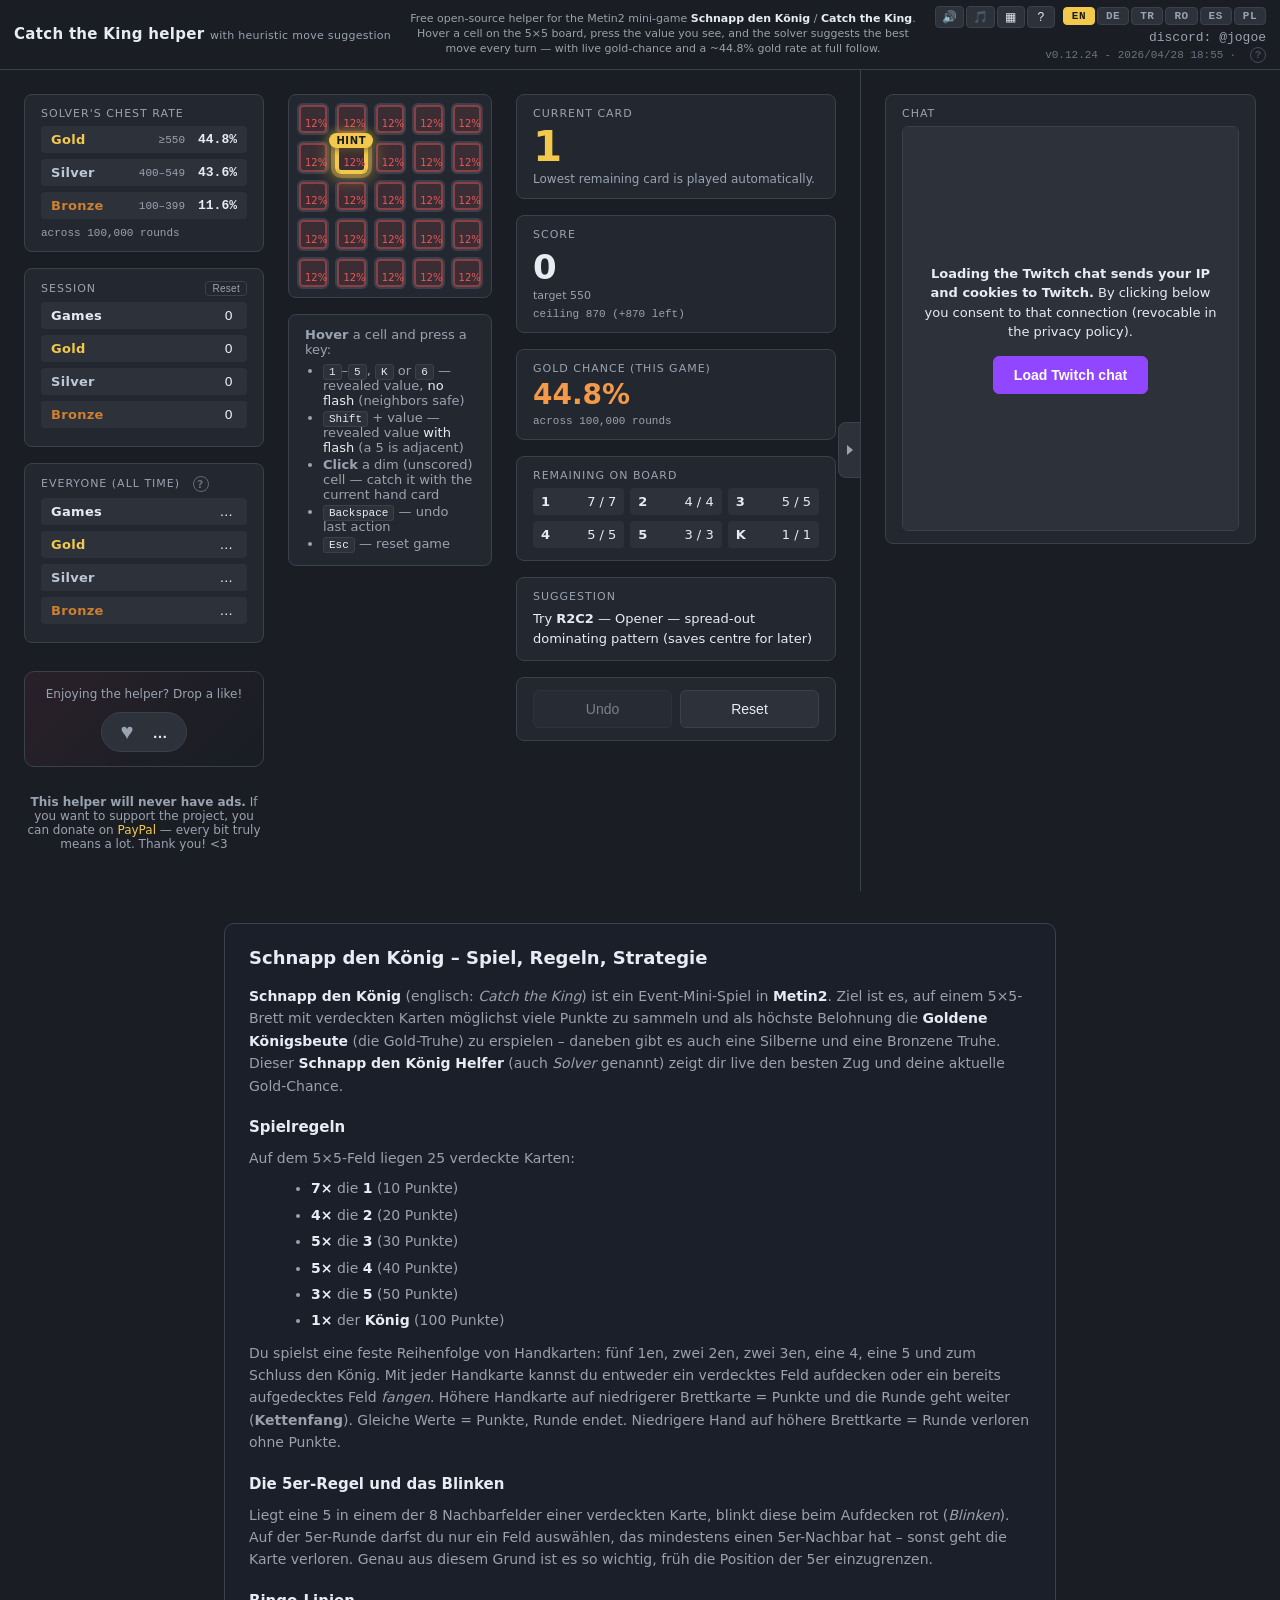
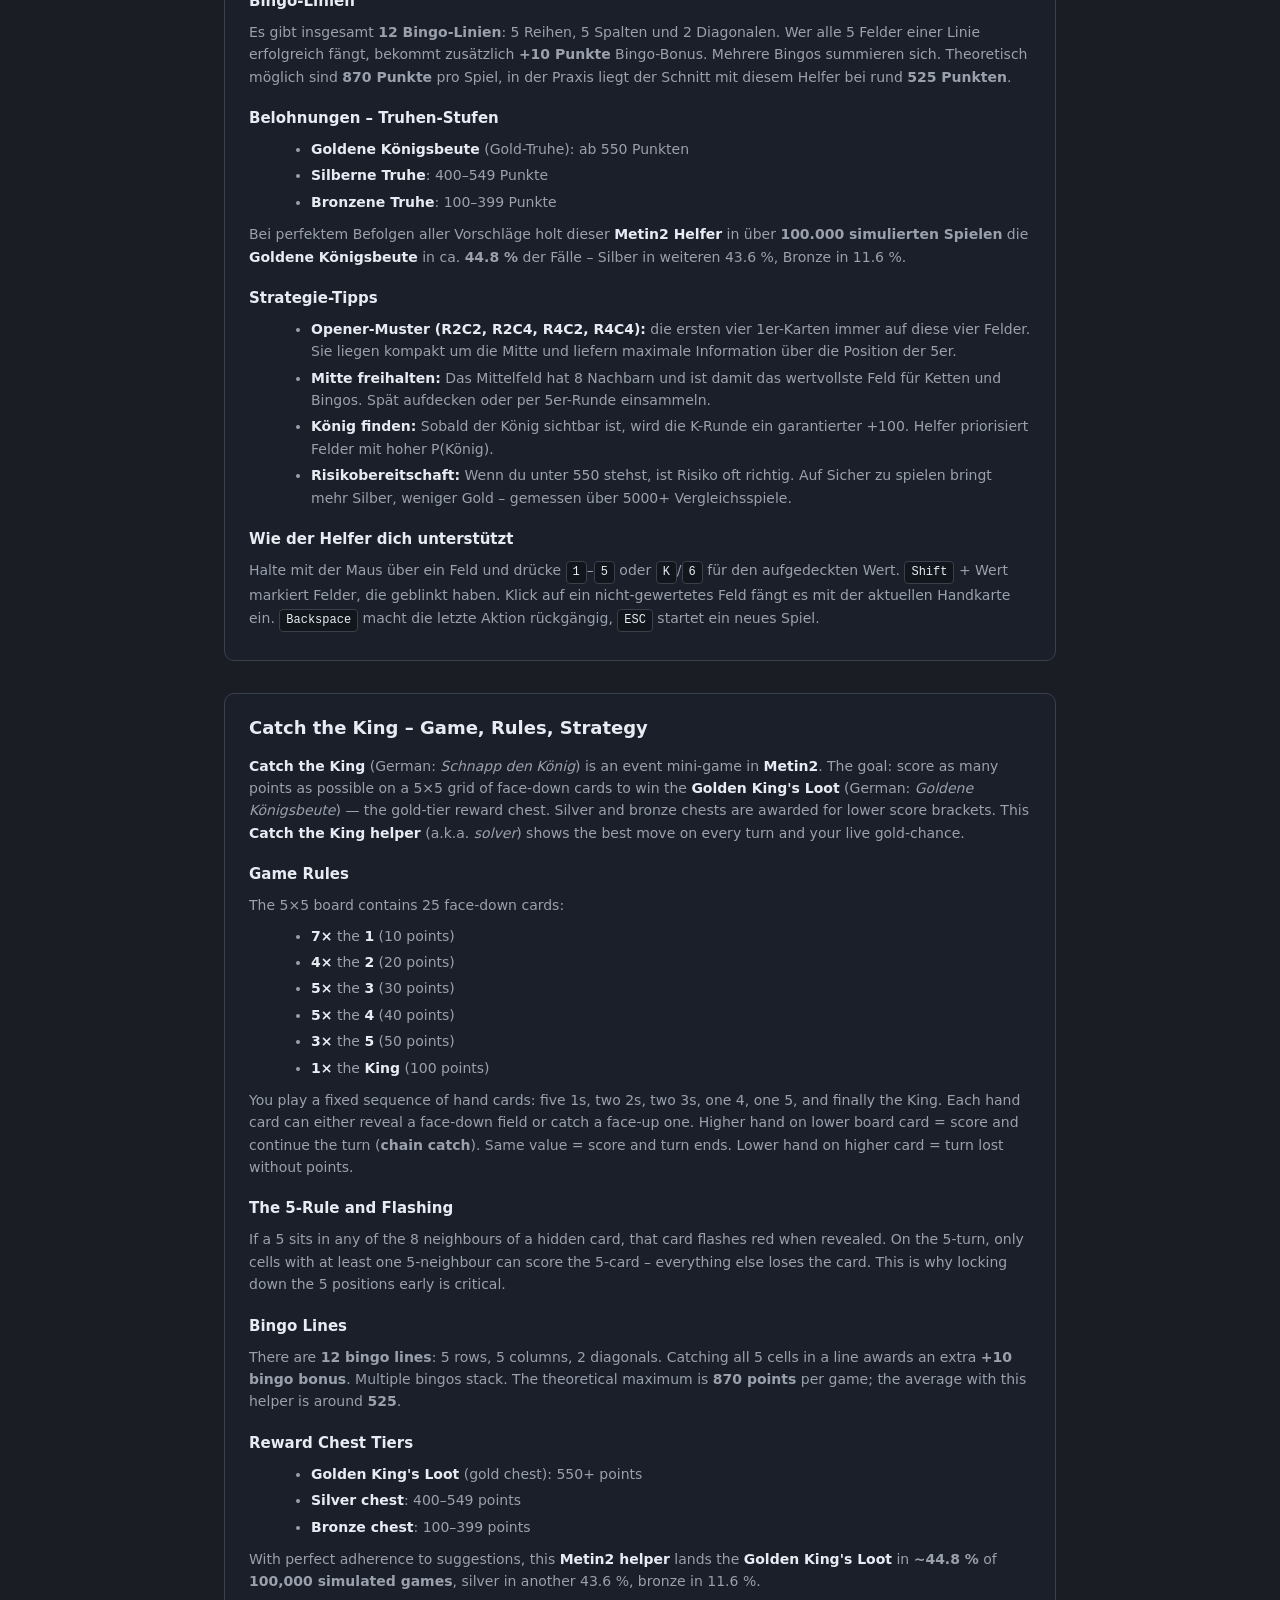
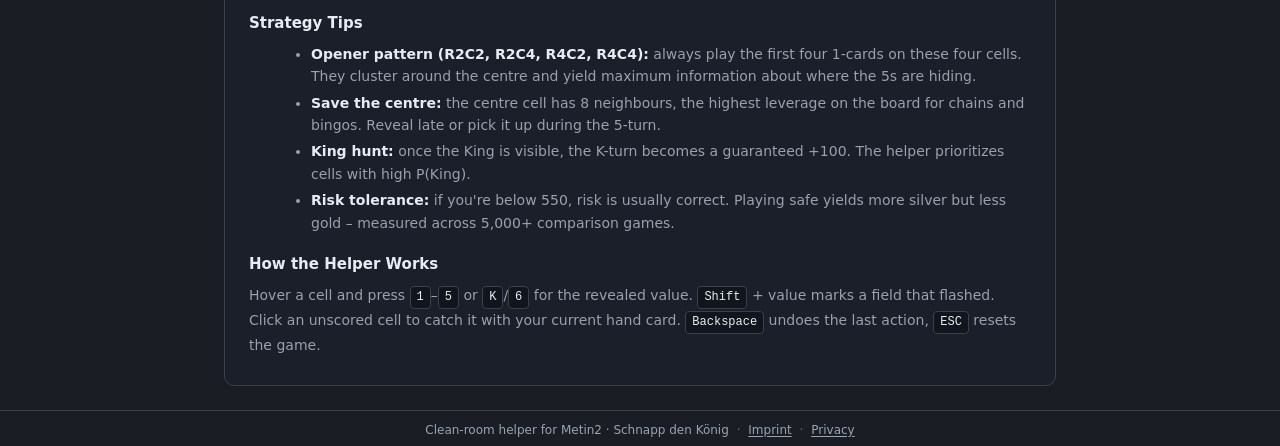
==== commit 8d3861cb: "gold chance lategame fix" ====
--- a/ctk/index.html
+++ b/ctk/index.html
@@ -72,7 +72,7 @@
         </div>
       </div>
       <span class="discord">discord: @jogoe</span>
-      <span class="version">v0.12.23 - 2026/04/28 18:40<span class="version-views" id="versionViews"></span><span class="info-hint info-hint-version" tabindex="0" aria-label="Version history">?<span class="info-hint-tooltip info-hint-tooltip-version" data-i18n-html="versionHistoryTooltip"></span></span></span>
+      <span class="version">v0.12.24 - 2026/04/28 18:55<span class="version-views" id="versionViews"></span><span class="info-hint info-hint-version" tabindex="0" aria-label="Version history">?<span class="info-hint-tooltip info-hint-tooltip-version" data-i18n-html="versionHistoryTooltip"></span></span></span>
     </div>
   </header>
 
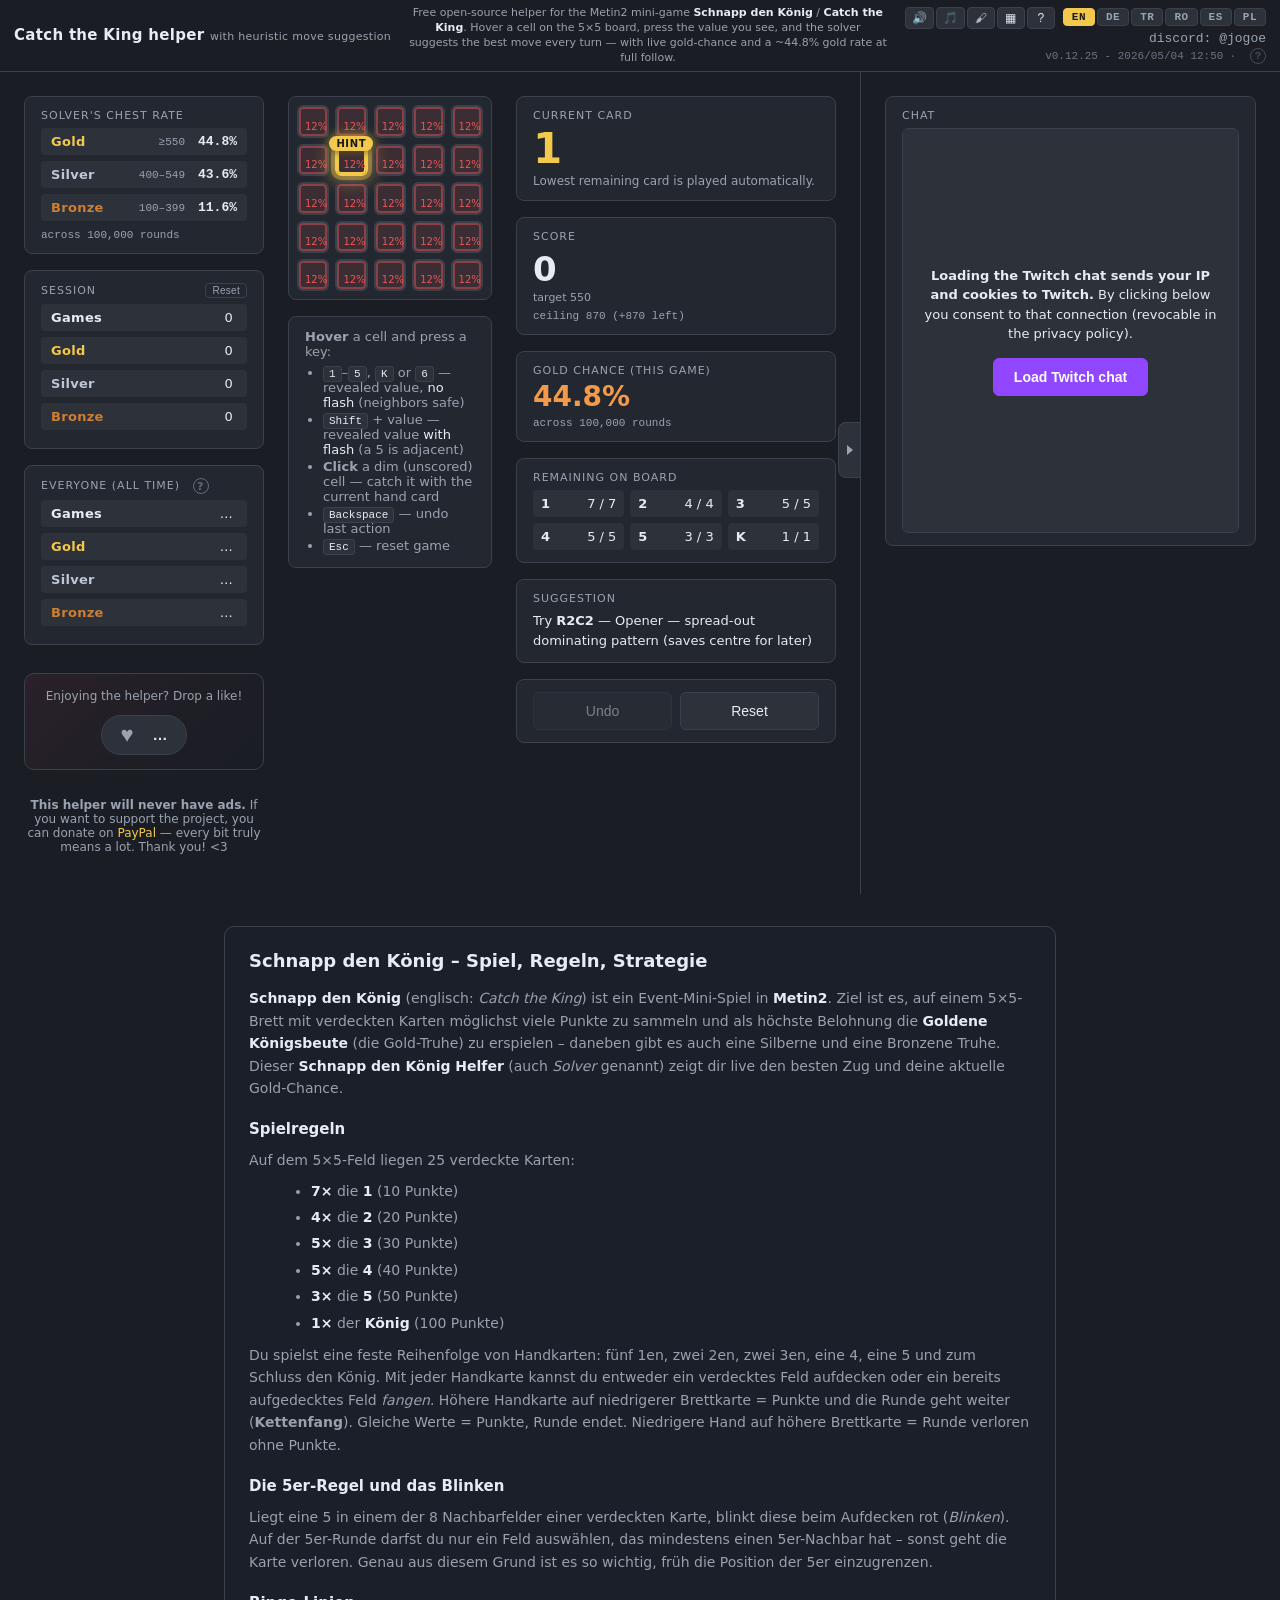
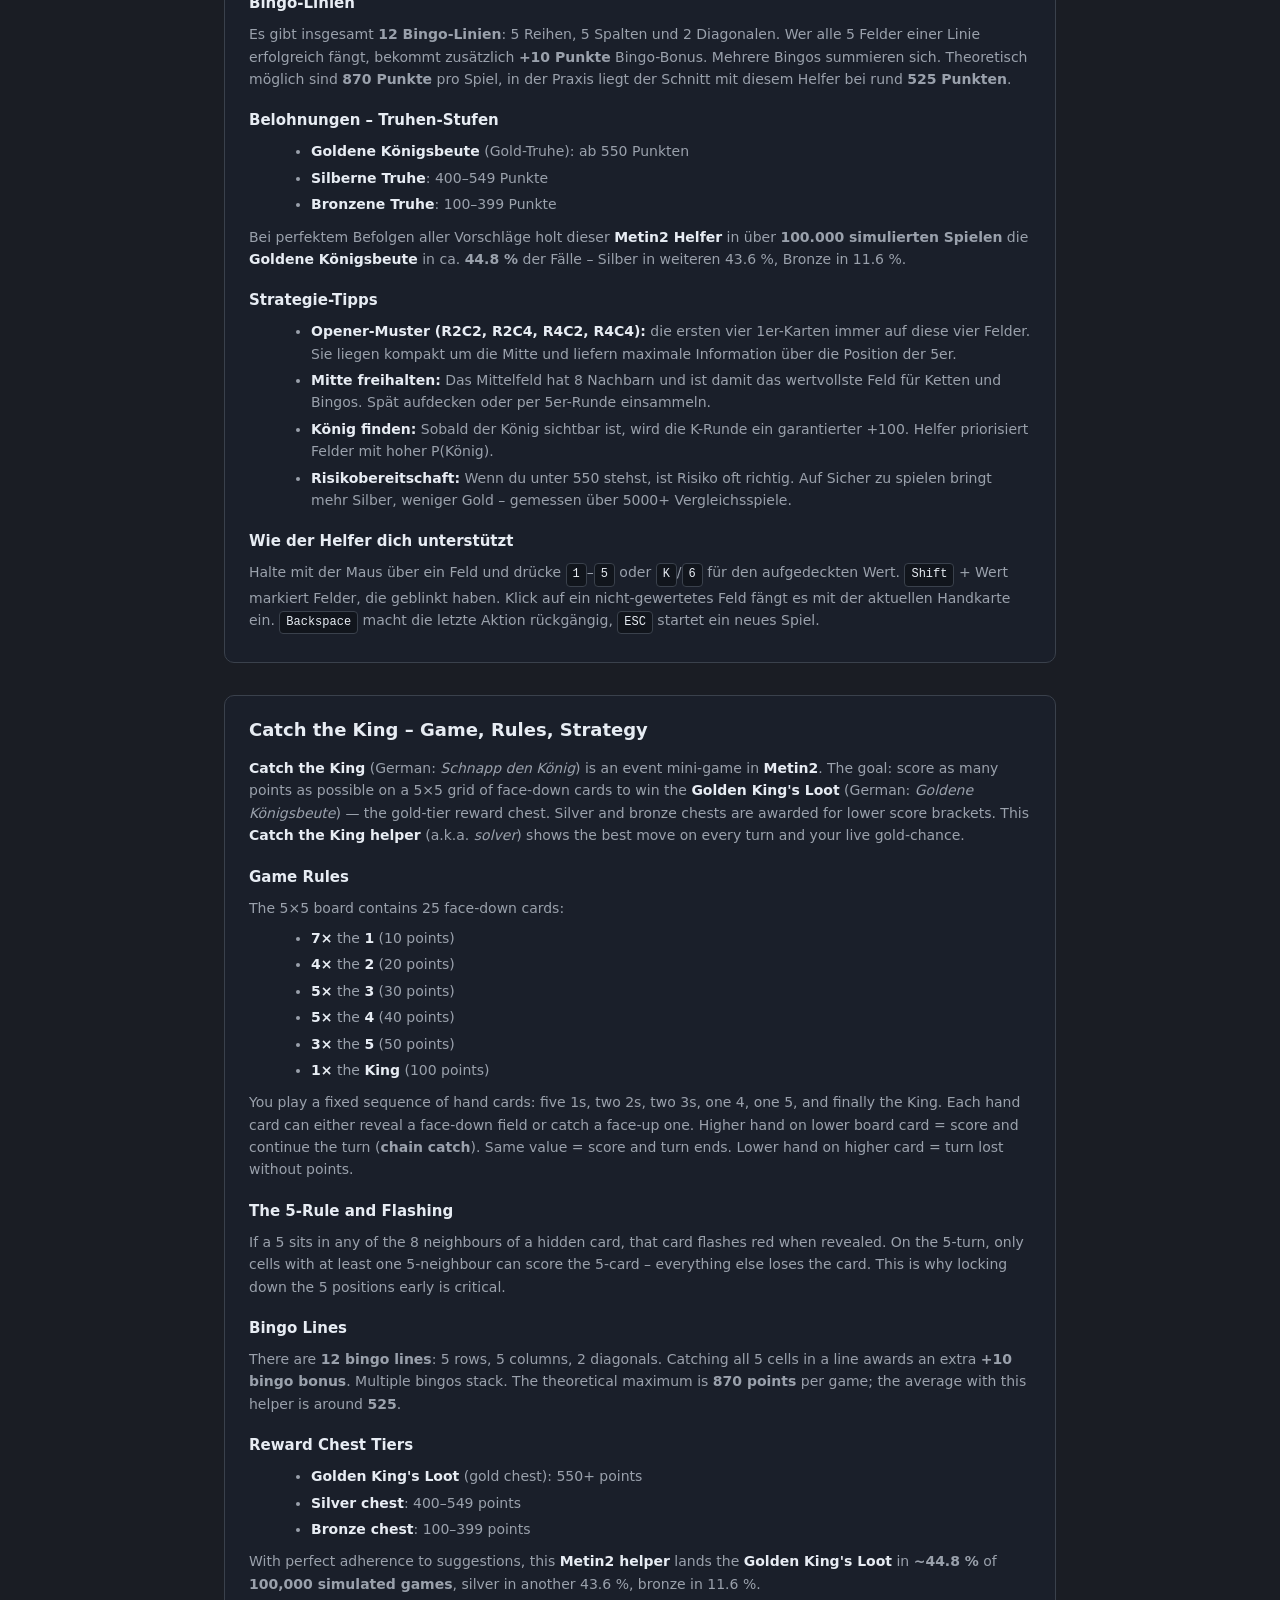
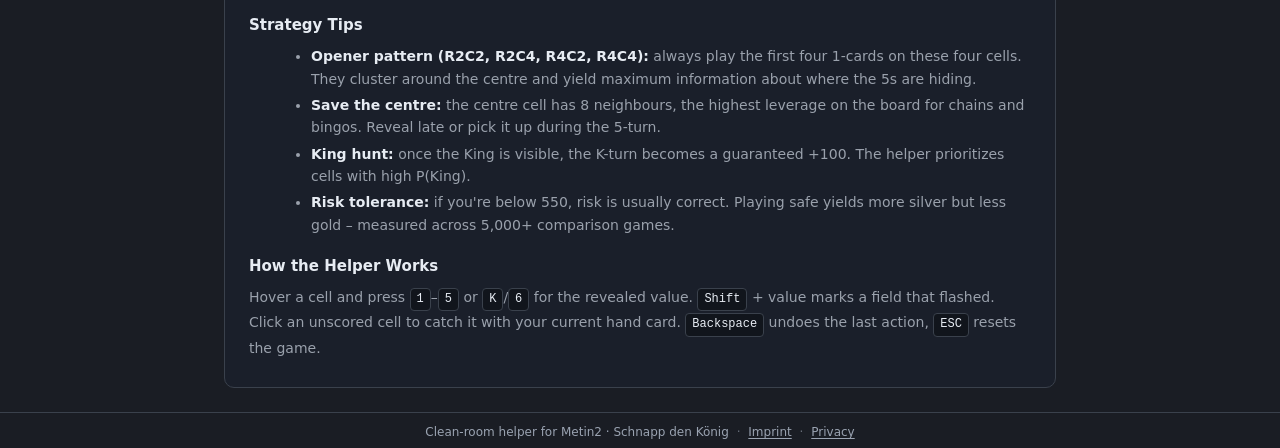
==== commit fe6a131e: "style" ====
--- a/ctk/index.html
+++ b/ctk/index.html
@@ -55,6 +55,9 @@
             <span class="icon-on">🎶</span><span class="icon-off">🎵</span>
           </button>
           <input id="customSfxInput" type="file" accept="audio/*" hidden />
+          <button id="legacyStyleBtn" class="icon-toggle" type="button" aria-label="Toggle legacy card style" title="Toggle legacy (text-only) card style">
+            <span class="icon-on">🎨</span><span class="icon-off">🖌</span>
+          </button>
           <button id="minimalUiBtn" class="icon-toggle" type="button" aria-label="Toggle minimal UI" title="Toggle minimal UI">
             <span class="icon-on">▦</span><span class="icon-off">□</span>
           </button>
@@ -72,7 +75,7 @@
         </div>
       </div>
       <span class="discord">discord: @jogoe</span>
-      <span class="version">v0.12.24 - 2026/04/28 18:55<span class="version-views" id="versionViews"></span><span class="info-hint info-hint-version" tabindex="0" aria-label="Version history">?<span class="info-hint-tooltip info-hint-tooltip-version" data-i18n-html="versionHistoryTooltip"></span></span></span>
+      <span class="version">v0.12.25 - 2026/05/04 12:50<span class="version-views" id="versionViews"></span><span class="info-hint info-hint-version" tabindex="0" aria-label="Version history">?<span class="info-hint-tooltip info-hint-tooltip-version" data-i18n-html="versionHistoryTooltip"></span></span></span>
     </div>
   </header>
 
--- a/ctk/style.css
+++ b/ctk/style.css
@@ -305,12 +305,23 @@
 .cell.revealed.unscored-locked { cursor: not-allowed; opacity: 0.35; }
 .cell.revealed.unscored-locked:hover { opacity: 0.4; border-color: var(--border); }
 
-.cell[data-value="1"] { color: var(--v1); }
-.cell[data-value="2"] { color: var(--v2); }
-.cell[data-value="3"] { color: var(--v3); }
-.cell[data-value="4"] { color: var(--v4); }
-.cell[data-value="5"] { color: var(--v5); background: rgba(235, 87, 87, 0.08); }
-.cell[data-value="K"] { color: var(--vk); background: rgba(242, 201, 76, 0.1); }
+/* Default (filled) style: card BACKGROUND is coloured by value, number stays
+ * bright white. Easier to scan at a glance and matches in-game card faces.
+ * The legacy style (toggle in header) restores the original colored-number
+ * look — body.legacy-style overrides this block. */
+.cell[data-value="1"] { background: #2d5a2d; color: #fff; }
+.cell[data-value="2"] { background: #c97318; color: #fff; }
+.cell[data-value="3"] { background: #a8a428; color: #fff; }
+.cell[data-value="4"] { background: #4a2a7a; color: #fff; }
+.cell[data-value="5"] { background: #1f2a78; color: #fff; }
+.cell[data-value="K"] { background: #b03030; color: #fff; }
+
+body.legacy-style .cell[data-value="1"] { background: var(--bg-3); color: var(--v1); }
+body.legacy-style .cell[data-value="2"] { background: var(--bg-3); color: var(--v2); }
+body.legacy-style .cell[data-value="3"] { background: var(--bg-3); color: var(--v3); }
+body.legacy-style .cell[data-value="4"] { background: var(--bg-3); color: var(--v4); }
+body.legacy-style .cell[data-value="5"] { background: rgba(235, 87, 87, 0.08); color: var(--v5); }
+body.legacy-style .cell[data-value="K"] { background: rgba(242, 201, 76, 0.1); color: var(--vk); }
 
 .cell.flashed::after {
   content: "!";
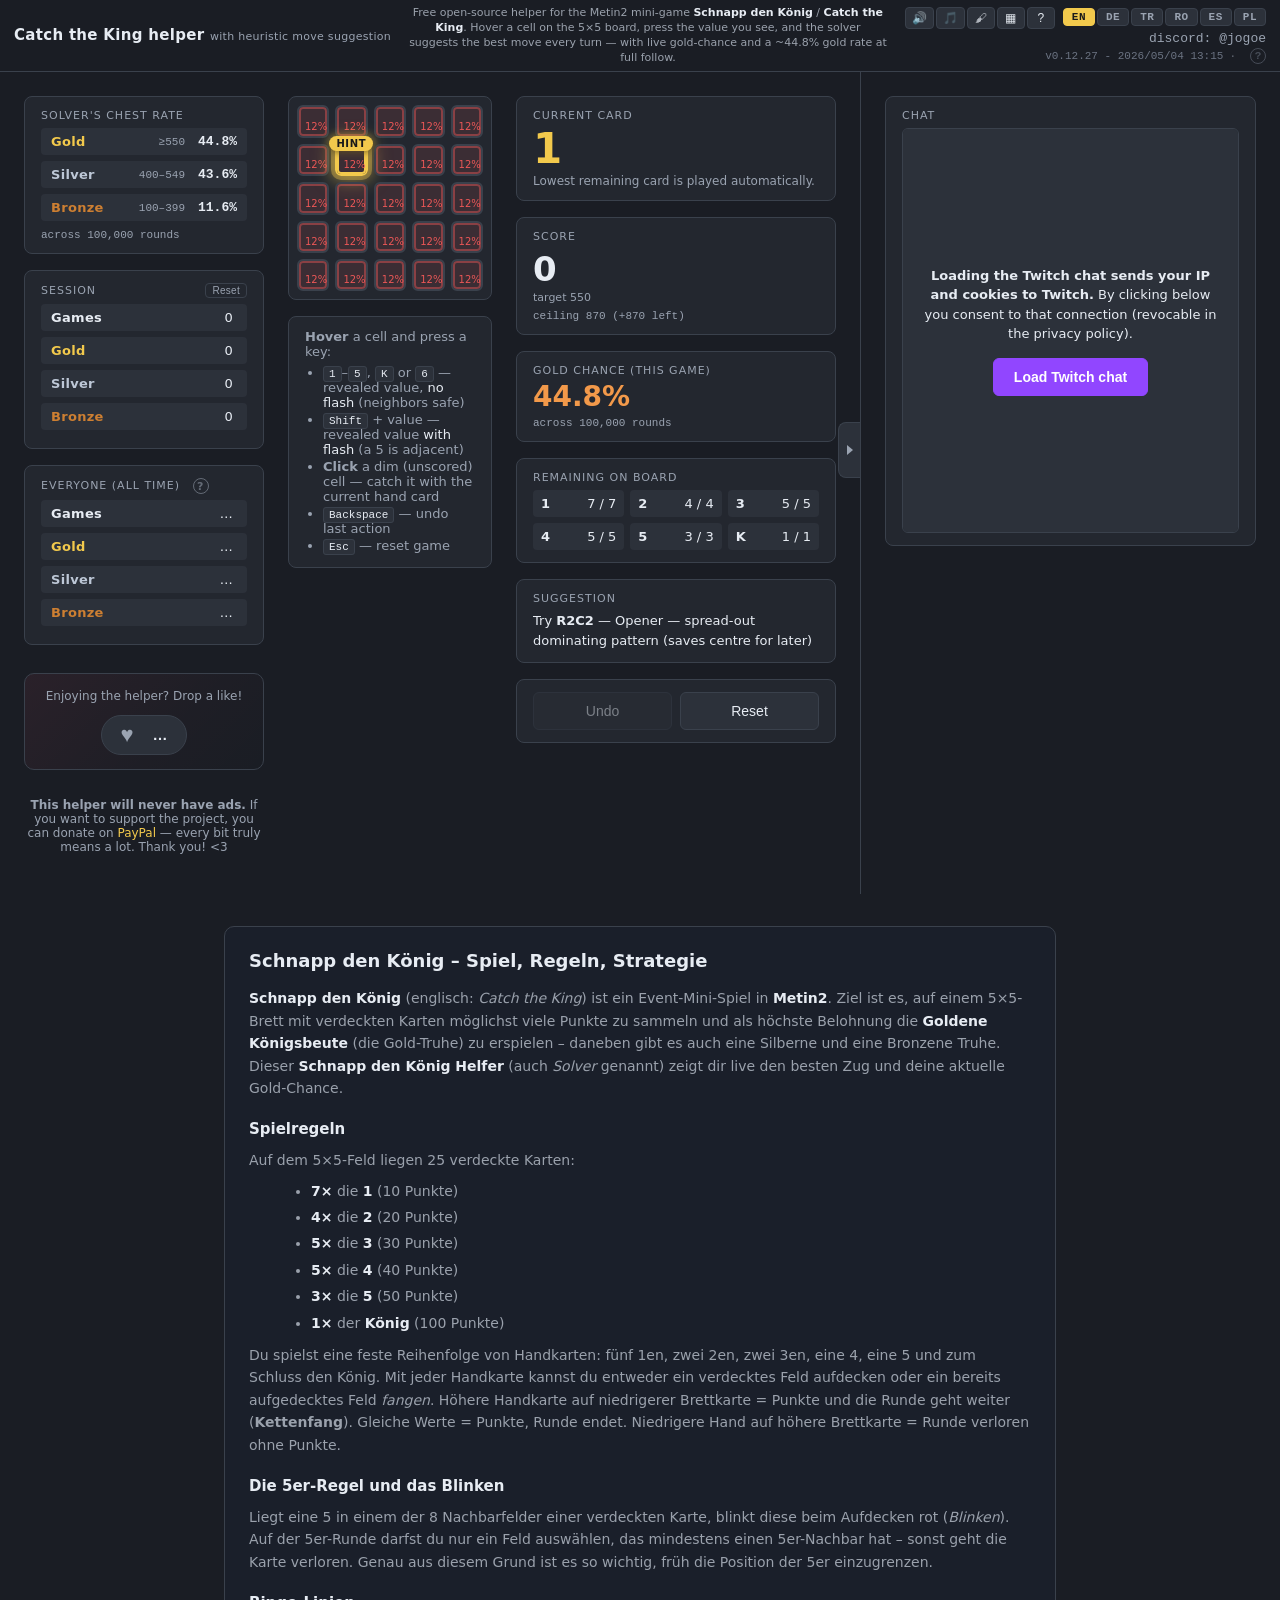
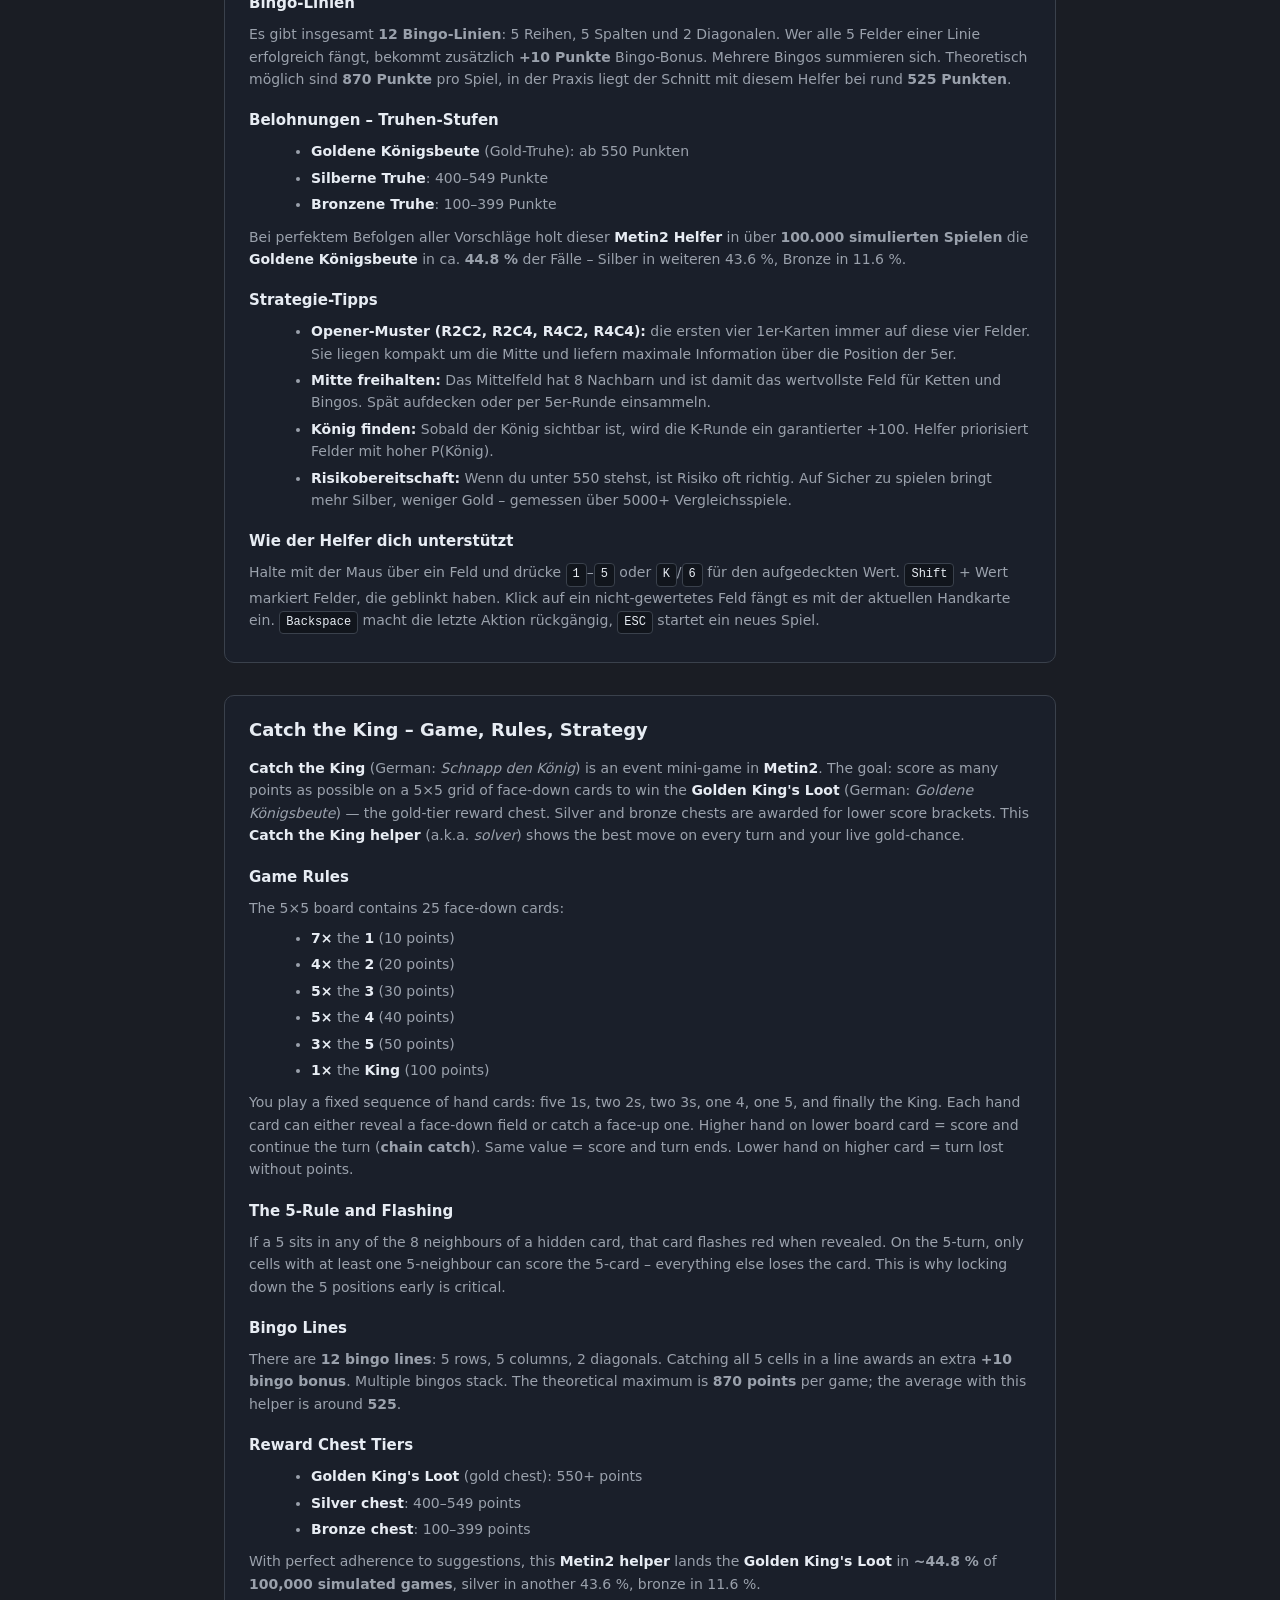
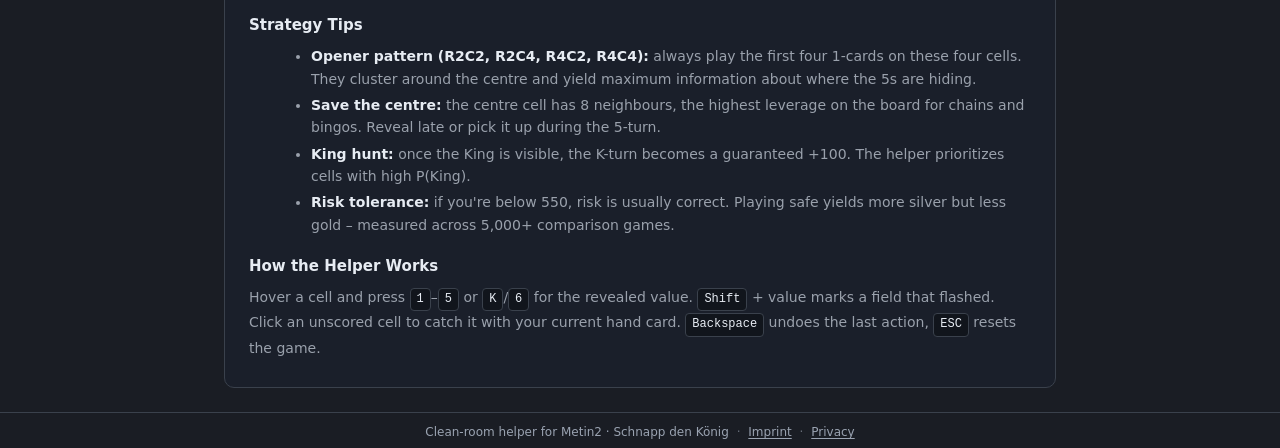
==== commit cd7ce056: "reset return" ====
--- a/ctk/index.html
+++ b/ctk/index.html
@@ -75,7 +75,7 @@
         </div>
       </div>
       <span class="discord">discord: @jogoe</span>
-      <span class="version">v0.12.25 - 2026/05/04 12:50<span class="version-views" id="versionViews"></span><span class="info-hint info-hint-version" tabindex="0" aria-label="Version history">?<span class="info-hint-tooltip info-hint-tooltip-version" data-i18n-html="versionHistoryTooltip"></span></span></span>
+      <span class="version">v0.12.27 - 2026/05/04 13:15<span class="version-views" id="versionViews"></span><span class="info-hint info-hint-version" tabindex="0" aria-label="Version history">?<span class="info-hint-tooltip info-hint-tooltip-version" data-i18n-html="versionHistoryTooltip"></span></span></span>
     </div>
   </header>
 
--- a/ctk/style.css
+++ b/ctk/style.css
@@ -312,7 +312,7 @@
 .cell[data-value="1"] { background: #2d5a2d; color: #fff; }
 .cell[data-value="2"] { background: #c97318; color: #fff; }
 .cell[data-value="3"] { background: #a8a428; color: #fff; }
-.cell[data-value="4"] { background: #4a2a7a; color: #fff; }
+.cell[data-value="4"] { background: #a02ca0; color: #fff; }
 .cell[data-value="5"] { background: #1f2a78; color: #fff; }
 .cell[data-value="K"] { background: #b03030; color: #fff; }
 
@@ -757,6 +757,30 @@
 .action-btn:disabled { opacity: 0.45; cursor: not-allowed; }
 .reset-btn:hover { background: var(--danger); border-color: var(--danger); }
 
+.reset-undo-btn {
+  background: var(--accent, #f2c94c);
+  color: #1a1a1a;
+  border: 1px solid var(--accent, #f2c94c);
+  font-weight: 600;
+  position: relative;
+  overflow: hidden;
+}
+.reset-undo-btn:hover { filter: brightness(1.1); background: var(--accent, #f2c94c); border-color: var(--accent, #f2c94c); }
+.reset-undo-btn::after {
+  content: "";
+  position: absolute;
+  left: 0; bottom: 0;
+  height: 3px;
+  width: 100%;
+  background: rgba(0, 0, 0, 0.35);
+  transform-origin: left;
+  animation: reset-undo-bar 8s linear forwards;
+}
+@keyframes reset-undo-bar {
+  from { transform: scaleX(1); }
+  to   { transform: scaleX(0); }
+}
+
 footer {
   padding: 12px 24px;
   border-top: 1px solid var(--border);
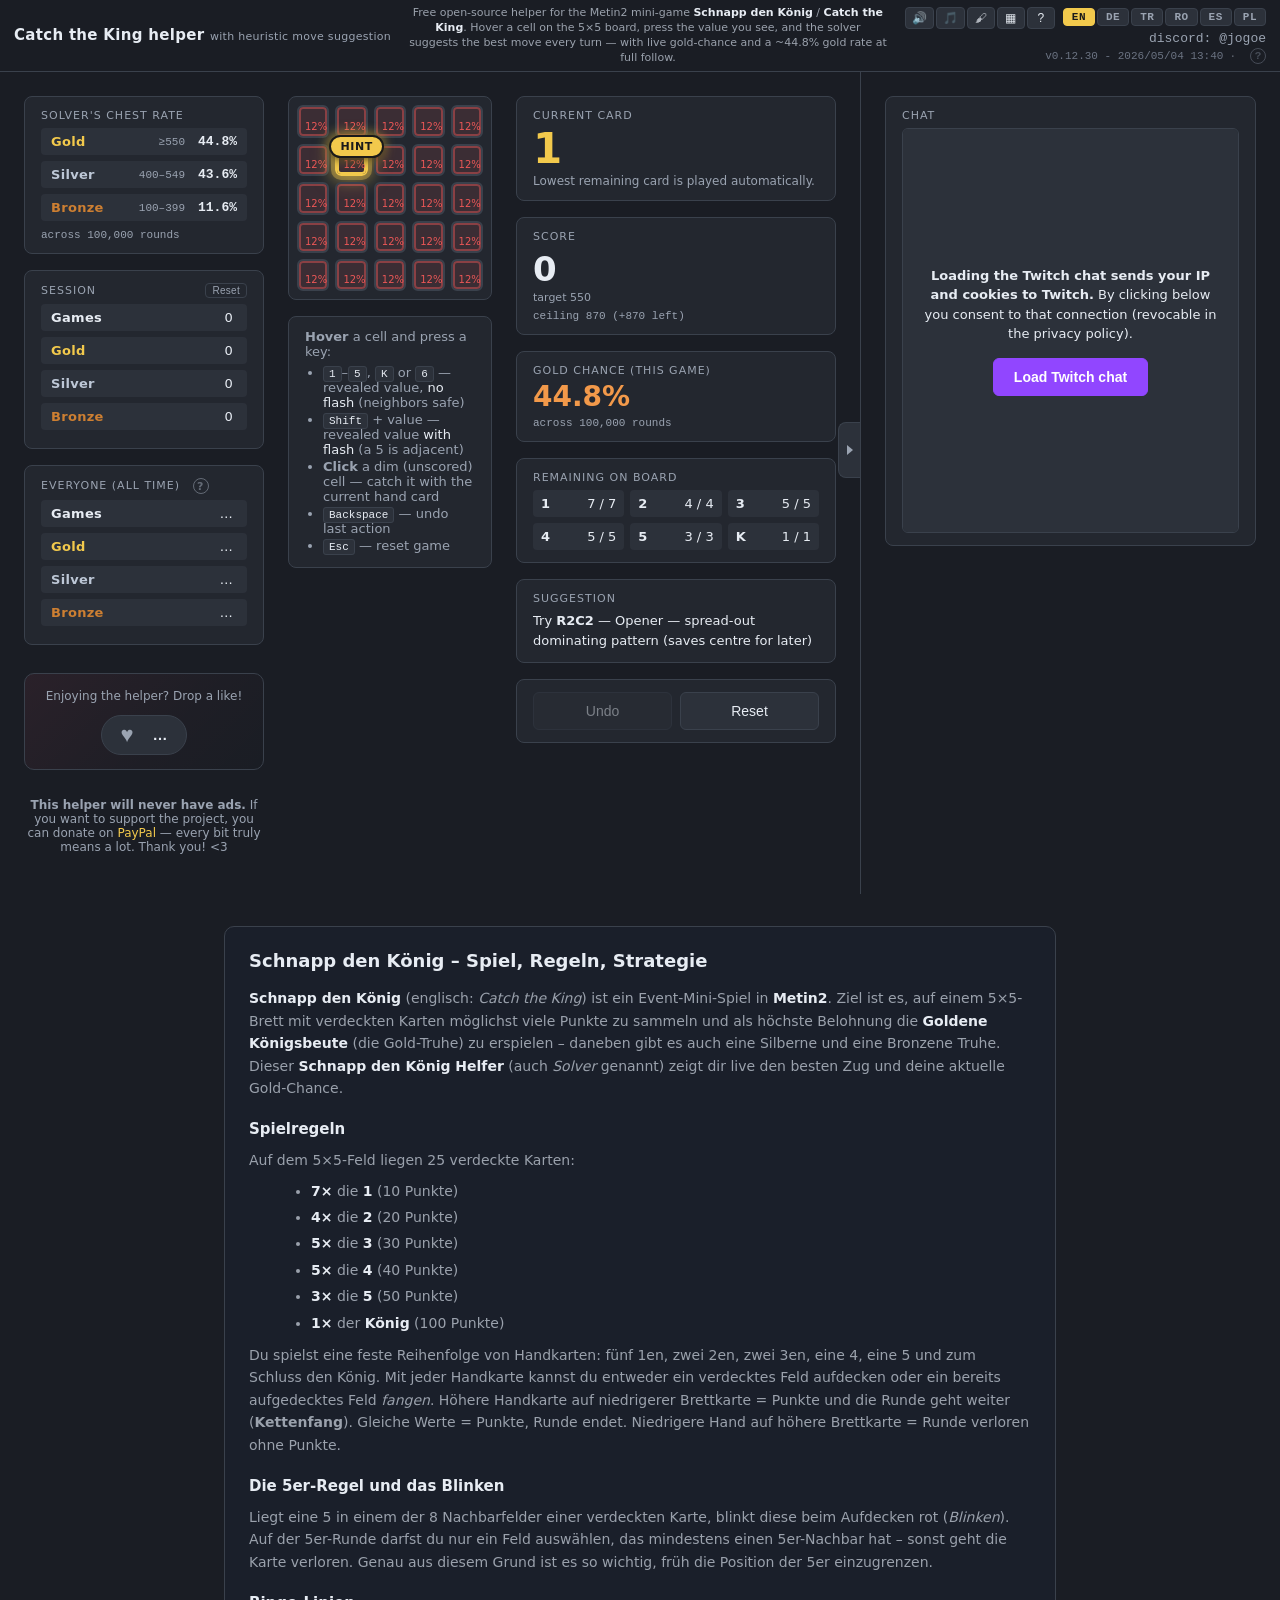
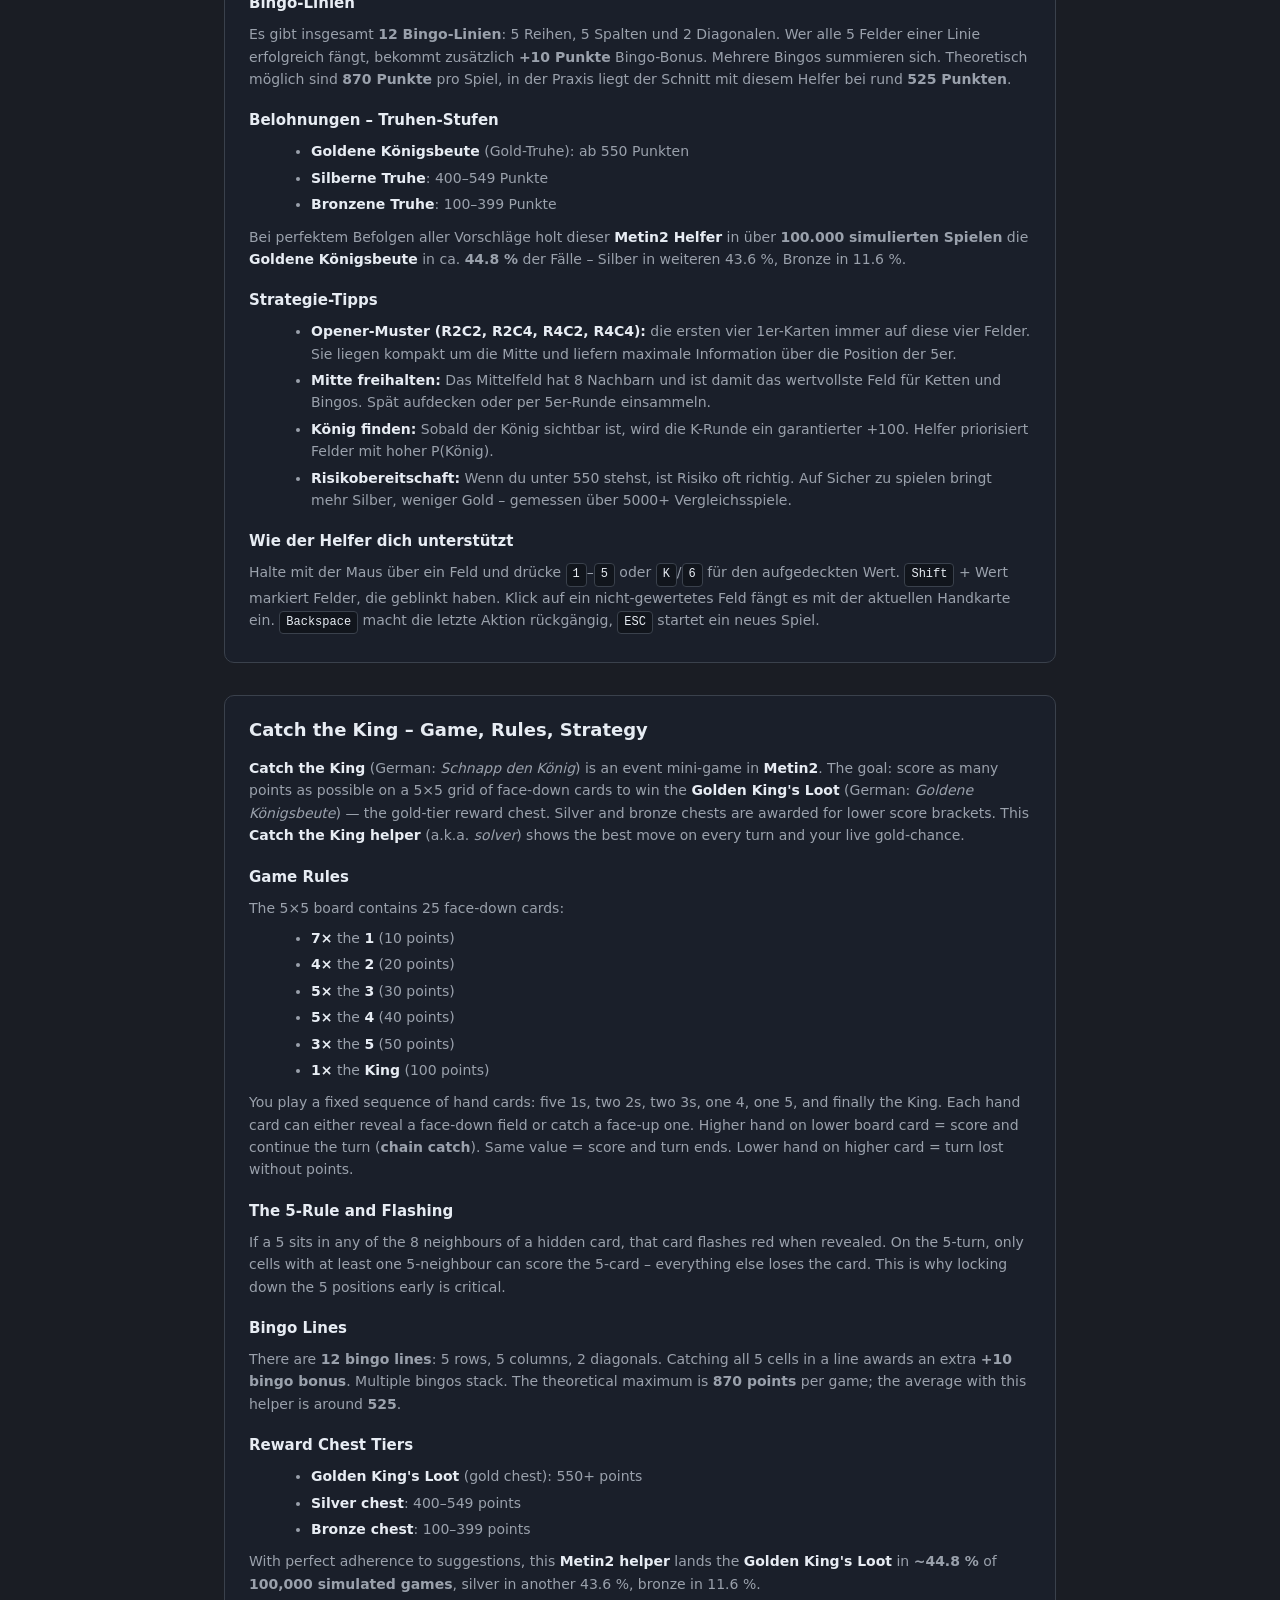
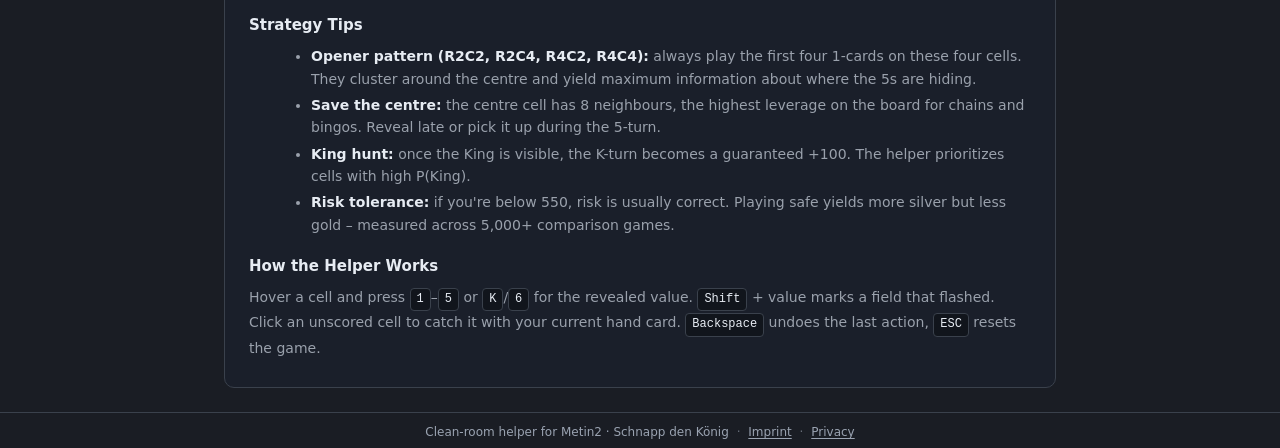
==== commit ff3edcc5: "style" ====
--- a/ctk/index.html
+++ b/ctk/index.html
@@ -75,7 +75,7 @@
         </div>
       </div>
       <span class="discord">discord: @jogoe</span>
-      <span class="version">v0.12.27 - 2026/05/04 13:15<span class="version-views" id="versionViews"></span><span class="info-hint info-hint-version" tabindex="0" aria-label="Version history">?<span class="info-hint-tooltip info-hint-tooltip-version" data-i18n-html="versionHistoryTooltip"></span></span></span>
+      <span class="version">v0.12.30 - 2026/05/04 13:40<span class="version-views" id="versionViews"></span><span class="info-hint info-hint-version" tabindex="0" aria-label="Version history">?<span class="info-hint-tooltip info-hint-tooltip-version" data-i18n-html="versionHistoryTooltip"></span></span></span>
     </div>
   </header>
 
--- a/ctk/style.css
+++ b/ctk/style.css
@@ -369,22 +369,27 @@
     inset 0 0 0 2px var(--accent);
   animation: pulse 1.3s ease-in-out infinite;
 }
+/* The .unscored opacity dims the whole cell including the HINT badge, making
+ * the suggestion read as muted. Override on the suggested cell so it stays
+ * full-strength regardless of unscored state. */
+.cell.revealed.unscored.suggested { opacity: 1; }
 
 /* Floating "TIPP" pill badge so the suggestion is unmistakable. Sits on the
    top-left corner of the cell, animated with the same pulse rhythm. */
 .cell.suggested::before {
   content: "HINT";
   position: absolute;
-  top: -10px;
+  top: -11px;
   left: -8px;
-  font-size: 10px;
+  font-size: 11px;
   font-weight: 800;
   letter-spacing: 0.6px;
-  padding: 2px 7px;
+  padding: 3px 9px;
   background: var(--accent);
   color: #1a1a1a;
+  border: 2px solid #1a1a1a;
   border-radius: 999px;
-  box-shadow: 0 2px 6px rgba(0, 0, 0, 0.4), 0 0 8px rgba(242, 201, 76, 0.6);
+  box-shadow: 0 2px 8px rgba(0, 0, 0, 0.6), 0 0 12px rgba(242, 201, 76, 0.85);
   z-index: 4;
   pointer-events: none;
   animation: tip-bob 1.3s ease-in-out infinite;
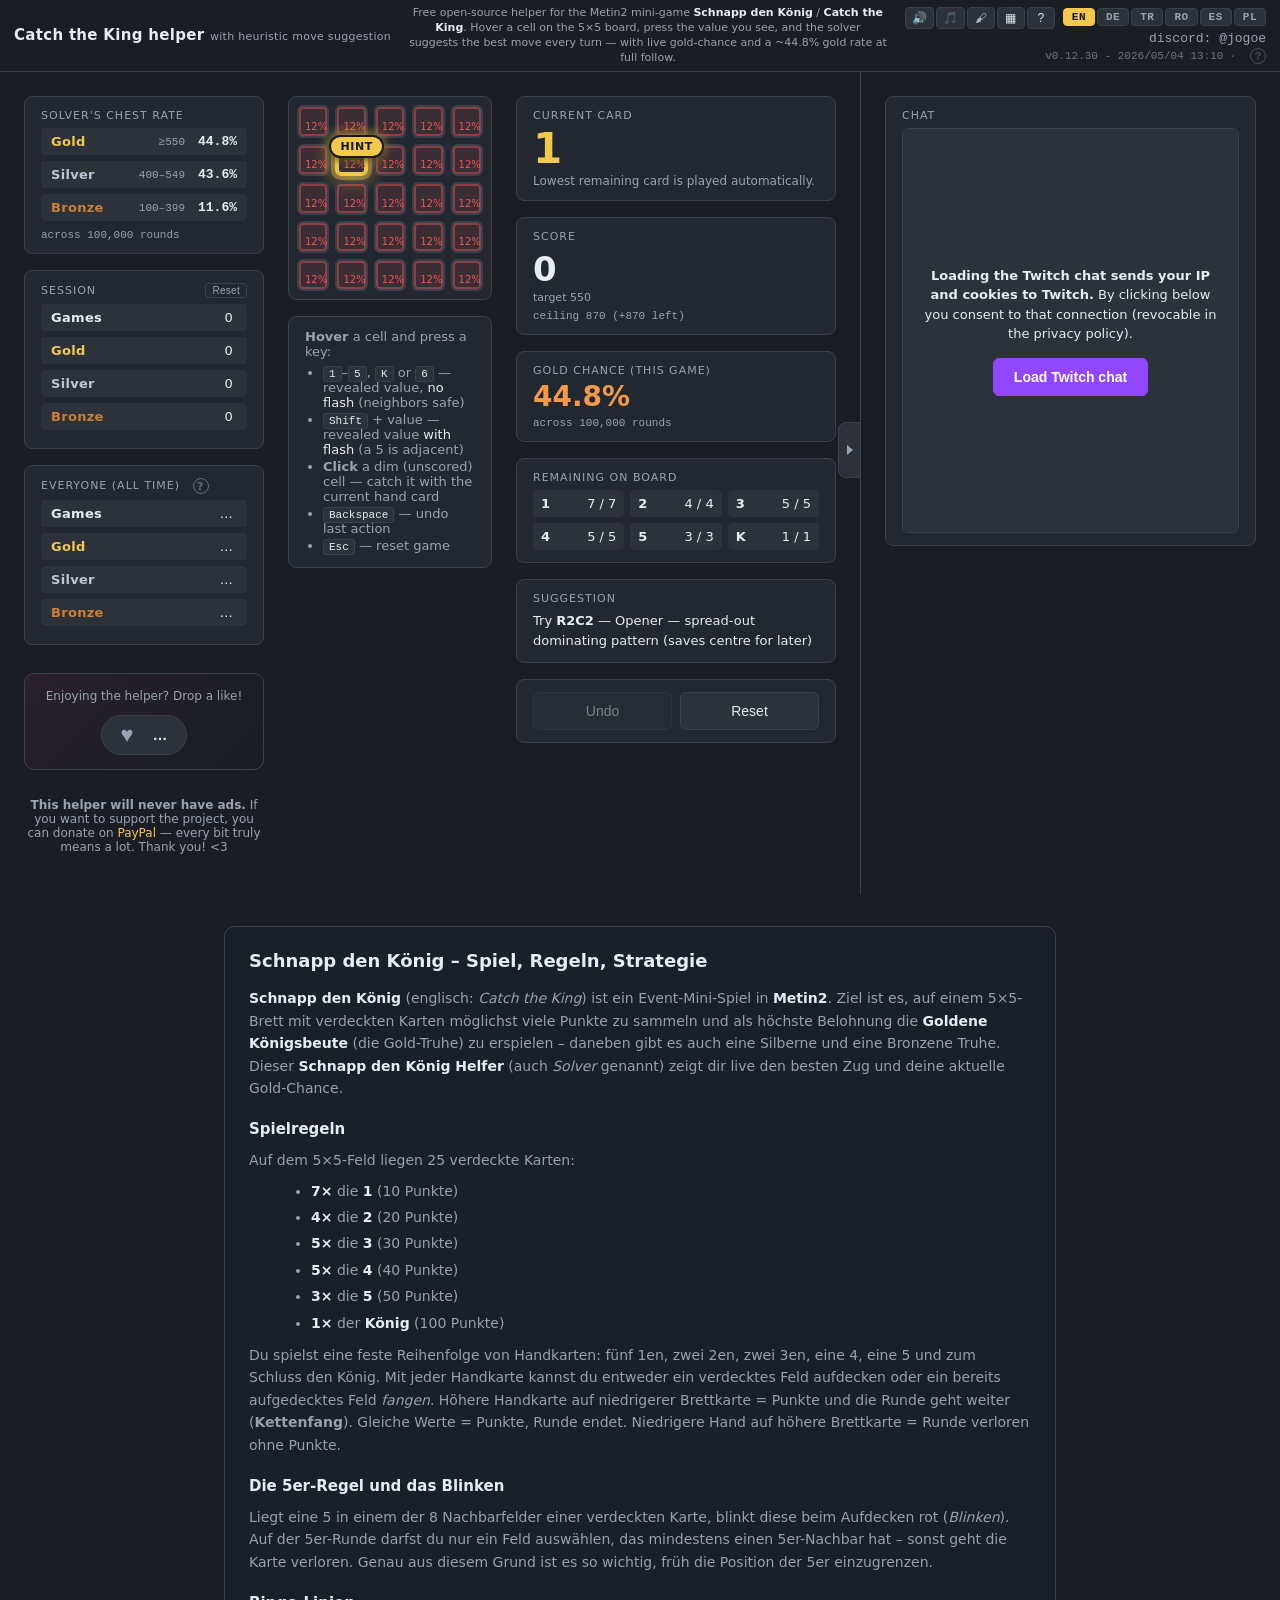
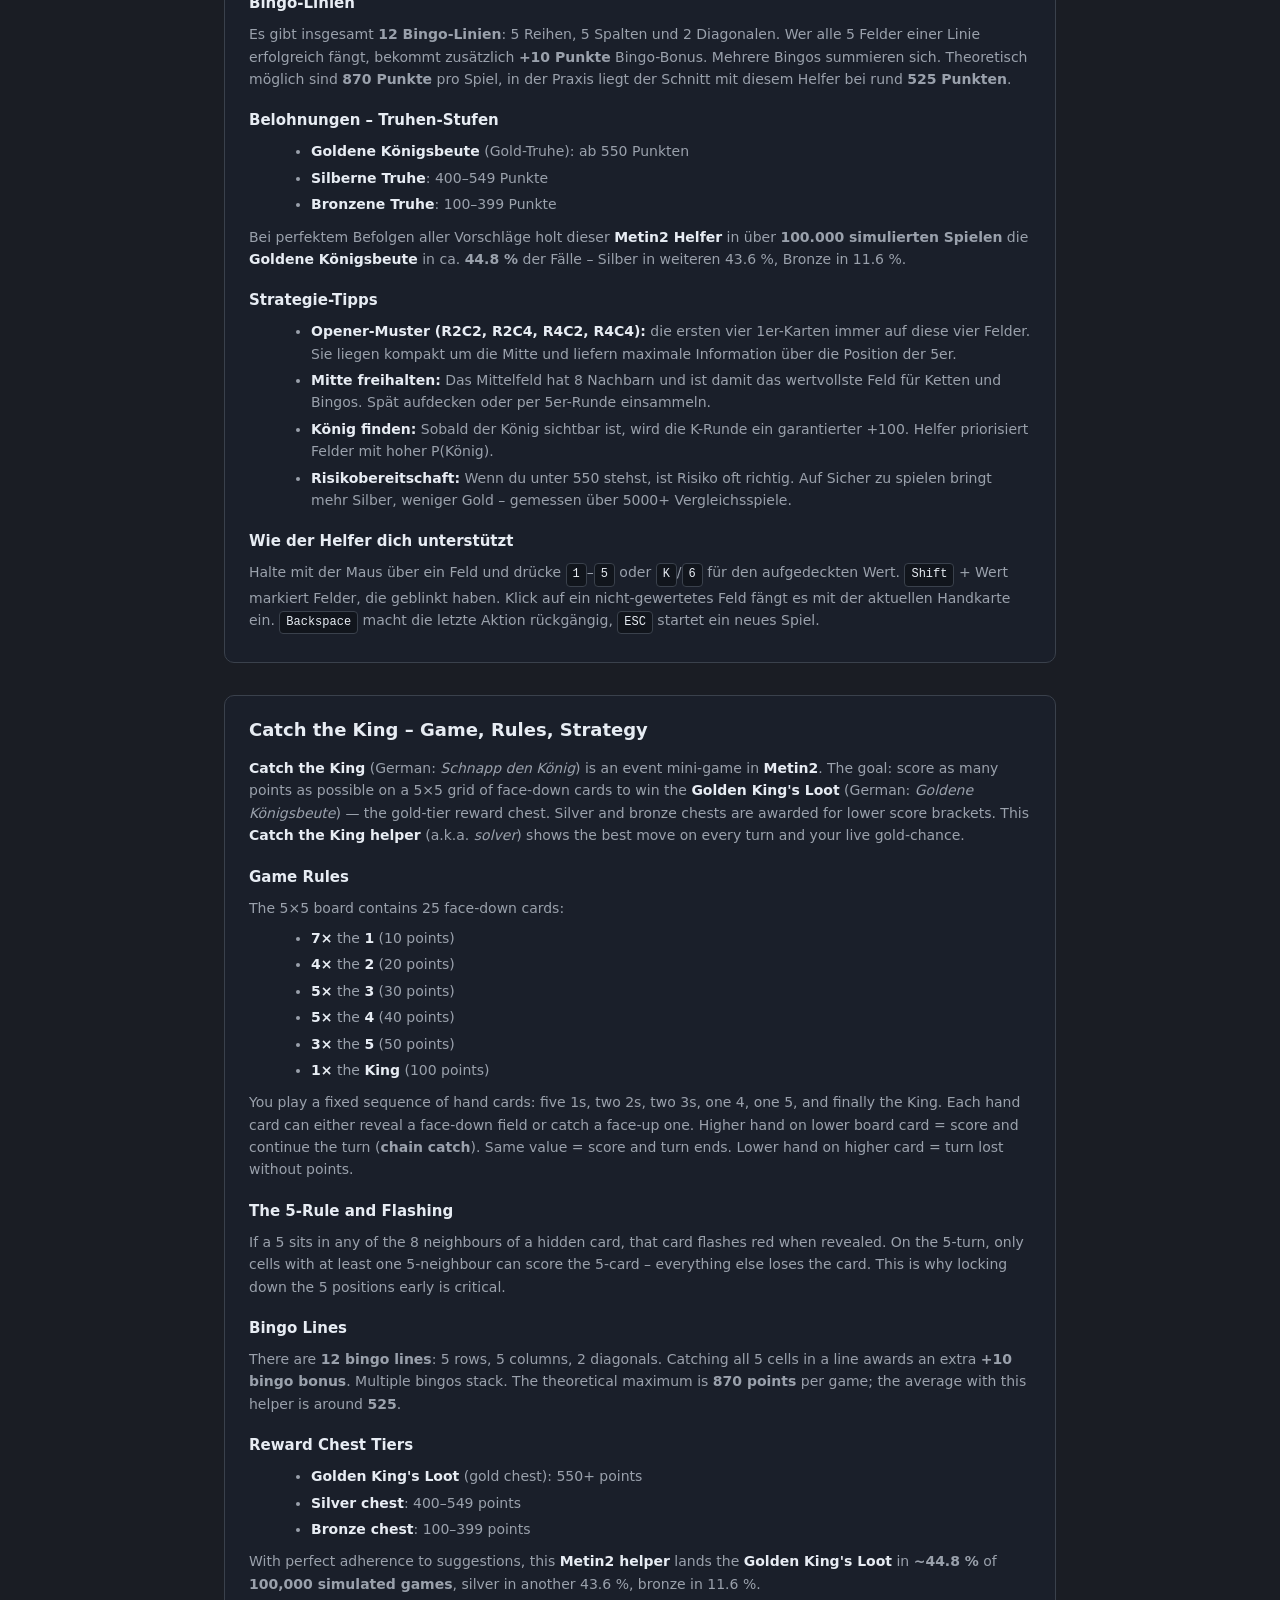
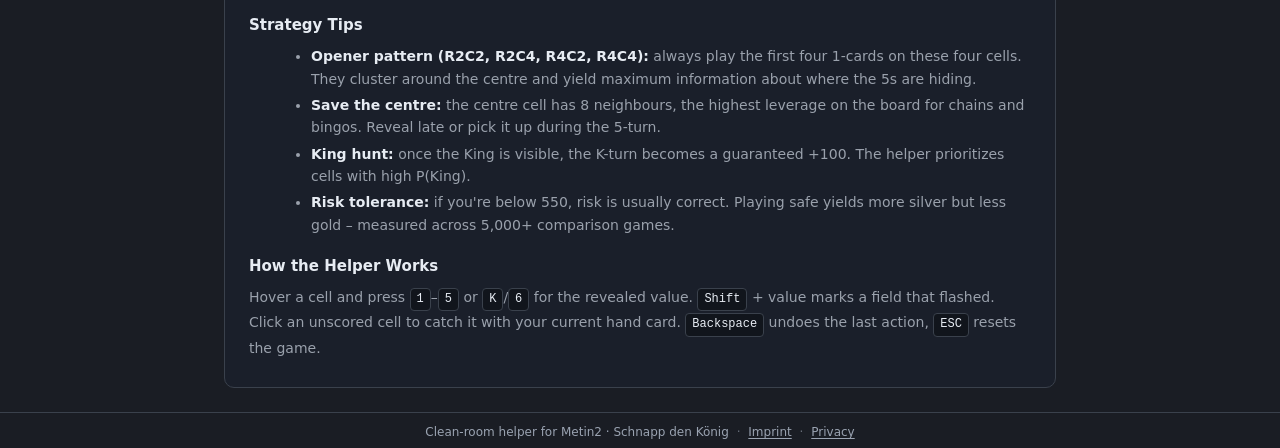
==== commit 499ae374: "Update index.html" ====
--- a/ctk/index.html
+++ b/ctk/index.html
@@ -75,7 +75,7 @@
         </div>
       </div>
       <span class="discord">discord: @jogoe</span>
-      <span class="version">v0.12.30 - 2026/05/04 13:40<span class="version-views" id="versionViews"></span><span class="info-hint info-hint-version" tabindex="0" aria-label="Version history">?<span class="info-hint-tooltip info-hint-tooltip-version" data-i18n-html="versionHistoryTooltip"></span></span></span>
+      <span class="version">v0.12.30 - 2026/05/04 13:10<span class="version-views" id="versionViews"></span><span class="info-hint info-hint-version" tabindex="0" aria-label="Version history">?<span class="info-hint-tooltip info-hint-tooltip-version" data-i18n-html="versionHistoryTooltip"></span></span></span>
     </div>
   </header>
 
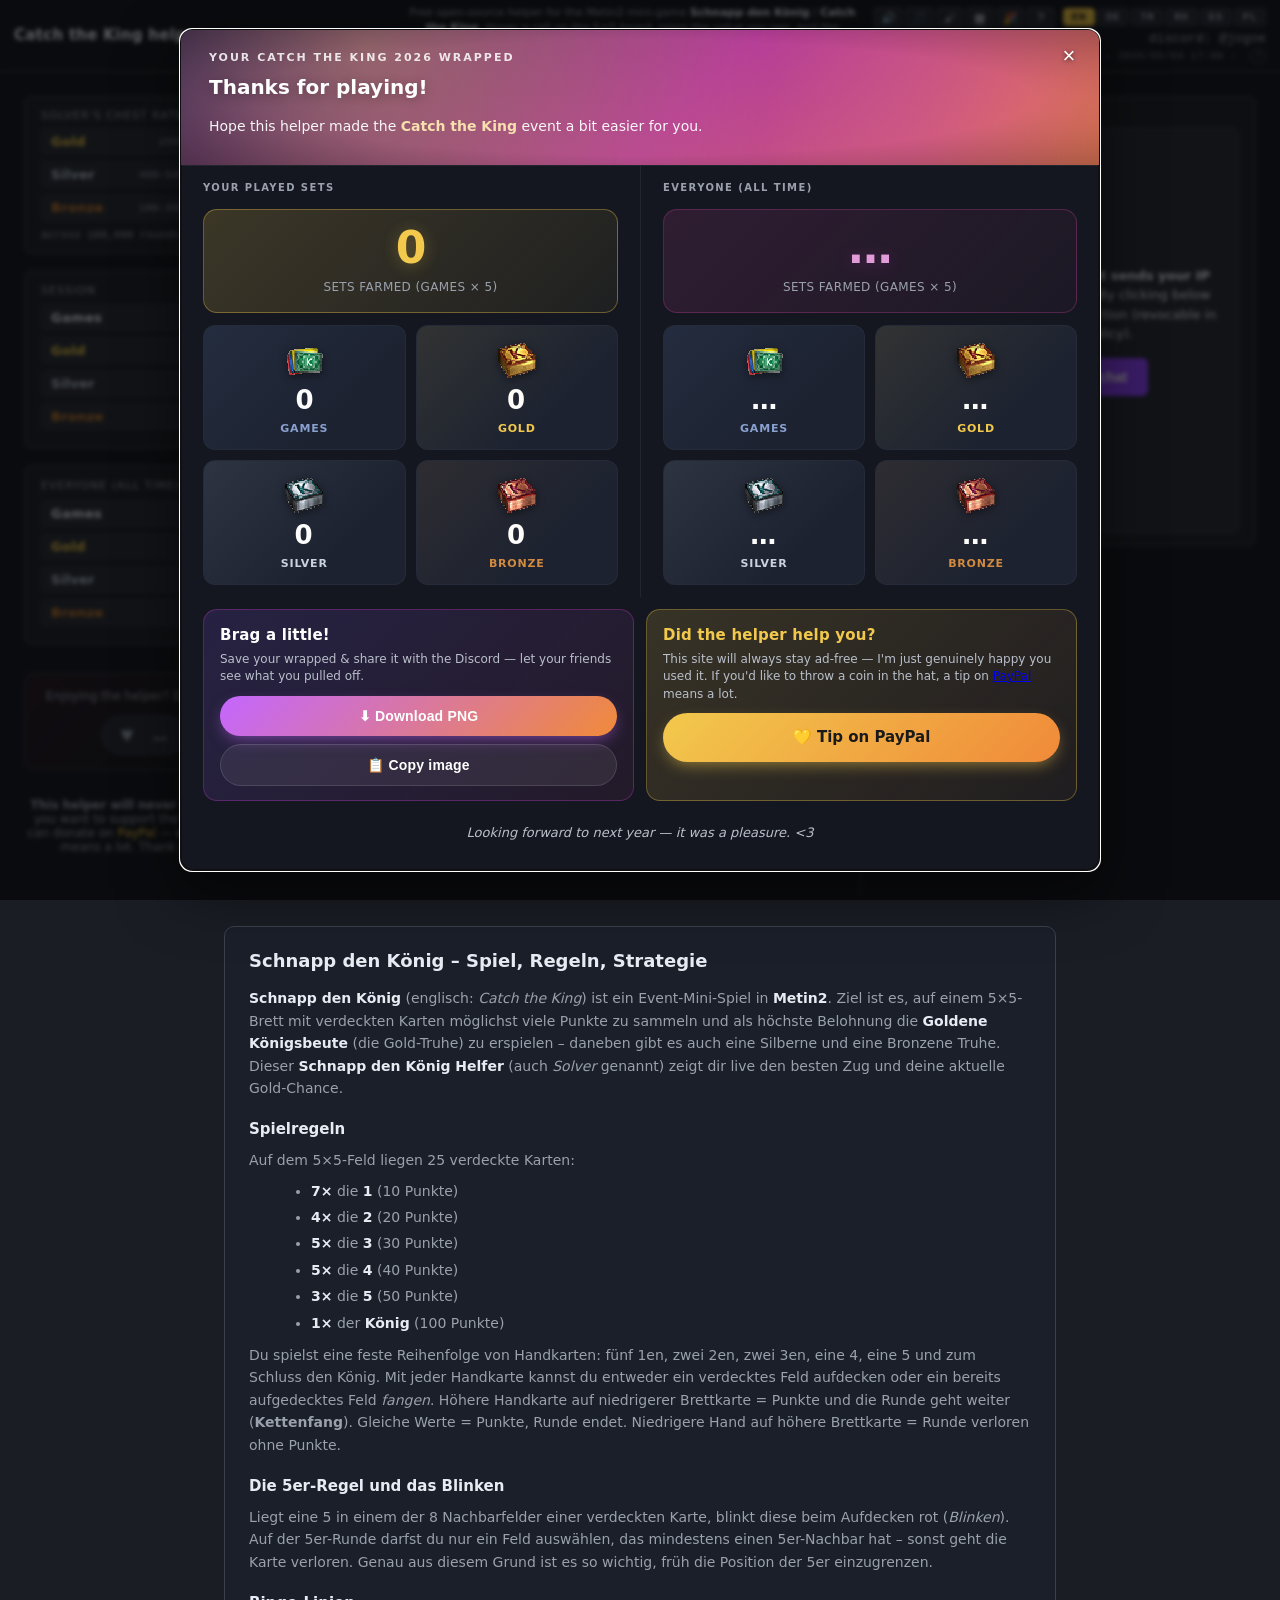
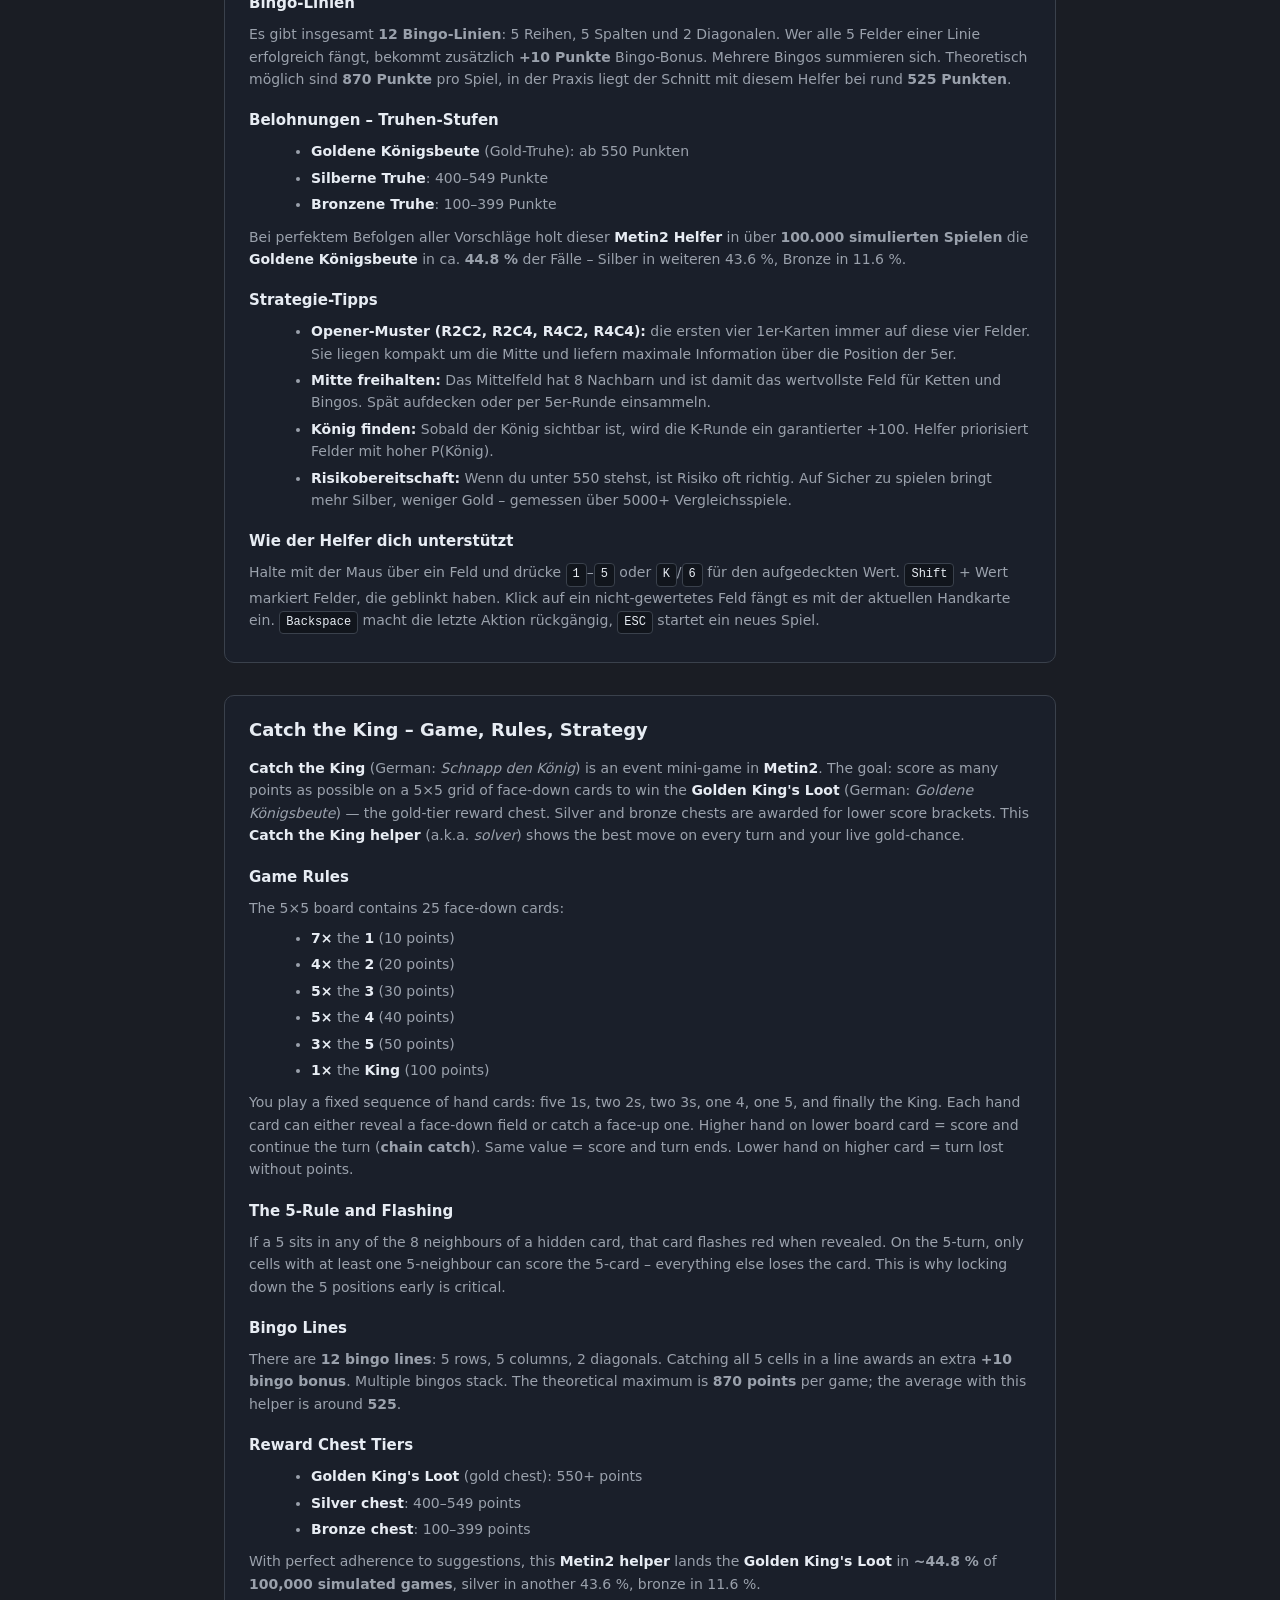
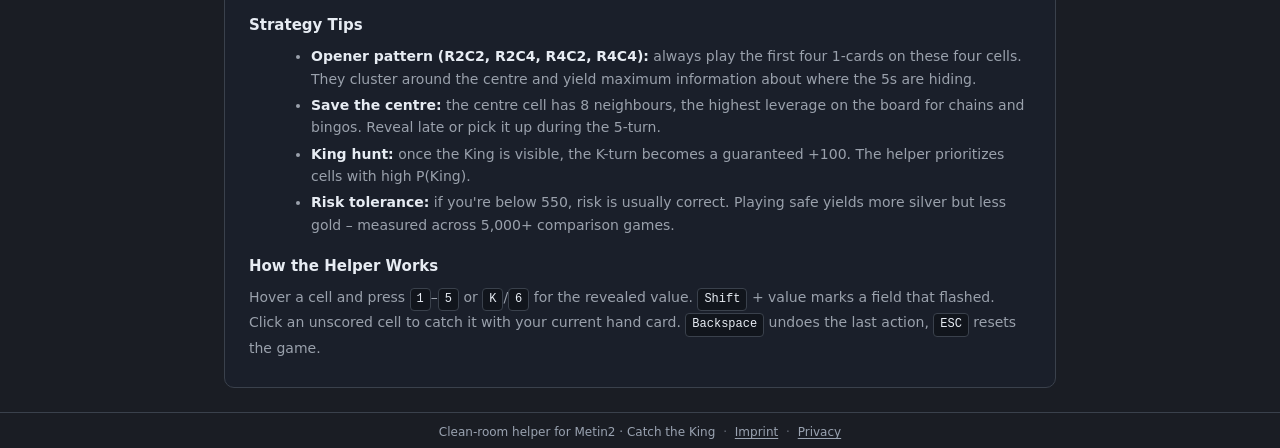
==== commit b3961b9f: "ctk 2026 wrapped <3" ====
--- a/ctk/index.html
+++ b/ctk/index.html
@@ -61,6 +61,9 @@
           <button id="minimalUiBtn" class="icon-toggle" type="button" aria-label="Toggle minimal UI" title="Toggle minimal UI">
             <span class="icon-on">▦</span><span class="icon-off">□</span>
           </button>
+          <button id="farewellBtn" class="icon-toggle" type="button" aria-label="View event summary" title="View event summary" data-i18n-title="farewellOpenTitle">
+            <span class="icon-on">🎉</span><span class="icon-off">🎉</span>
+          </button>
           <button id="aboutBtn" class="icon-toggle" type="button" aria-label="About this project" title="About this project">
             <span class="icon-on">?</span><span class="icon-off">?</span>
           </button>
@@ -75,7 +78,7 @@
         </div>
       </div>
       <span class="discord">discord: @jogoe</span>
-      <span class="version">v0.12.30 - 2026/05/04 13:10<span class="version-views" id="versionViews"></span><span class="info-hint info-hint-version" tabindex="0" aria-label="Version history">?<span class="info-hint-tooltip info-hint-tooltip-version" data-i18n-html="versionHistoryTooltip"></span></span></span>
+      <span class="version">v0.13.9 - 2026/05/04 17:00<span class="version-views" id="versionViews"></span><span class="info-hint info-hint-version" tabindex="0" aria-label="Version history">?<span class="info-hint-tooltip info-hint-tooltip-version" data-i18n-html="versionHistoryTooltip"></span></span></span>
     </div>
   </header>
 
@@ -444,6 +447,111 @@
     <span class="chat-tab-arrow"></span>
   </button>
 
+  <div id="farewellModal" class="modal" role="dialog" aria-modal="true" aria-labelledby="farewellTitle" hidden>
+    <div class="modal-backdrop" data-close></div>
+    <div class="modal-card farewell-card" tabindex="-1">
+      <button class="modal-close" type="button" aria-label="Close" data-close>&times;</button>
+      <div id="farewellCardCapture" class="farewell-capture">
+
+        <div class="farewell-hero">
+          <div class="farewell-hero-eyebrow" data-i18n="farewellEyebrow">Your Catch the King 2026 wrapped</div>
+          <h2 id="farewellTitle" class="farewell-hero-title" data-i18n="farewellTitle">Thanks for playing!</h2>
+          <p data-i18n-html="farewellIntro" class="farewell-hero-intro">
+            Hope this helper made the <strong>Catch the King</strong> event a bit easier for you.
+          </p>
+        </div>
+
+        <div class="farewell-columns">
+          <div class="farewell-section">
+            <div class="farewell-section-label" data-i18n="farewellPlayedSets">Your played sets</div>
+
+            <div class="farewell-bignum">
+              <div class="farewell-bignum-val" id="farewellSets">0</div>
+              <div class="farewell-bignum-cap" data-i18n="setsFarmed">Sets farmed (games × 5)</div>
+            </div>
+
+            <div class="farewell-grid">
+              <div class="farewell-tile tone-default">
+                <img class="farewell-tile-icon" src="img/deck.png" alt="King's Deck" />
+                <div class="farewell-tile-val" id="farewellGames">0</div>
+                <div class="farewell-tile-label" data-i18n="games">Games</div>
+              </div>
+              <div class="farewell-tile tone-gold">
+                <img class="farewell-tile-icon" src="img/chest-gold.png" alt="Gold chest" />
+                <div class="farewell-tile-val"><span id="farewellGold">0</span> <span id="farewellGoldPct" class="farewell-tile-pct"></span></div>
+                <div class="farewell-tile-label" data-i18n="gold">Gold</div>
+              </div>
+              <div class="farewell-tile tone-silver">
+                <img class="farewell-tile-icon" src="img/chest-silver.png" alt="Silver chest" />
+                <div class="farewell-tile-val"><span id="farewellSilver">0</span> <span id="farewellSilverPct" class="farewell-tile-pct"></span></div>
+                <div class="farewell-tile-label" data-i18n="silver">Silver</div>
+              </div>
+              <div class="farewell-tile tone-bronze">
+                <img class="farewell-tile-icon" src="img/chest-bronze.png" alt="Bronze chest" />
+                <div class="farewell-tile-val"><span id="farewellBronze">0</span> <span id="farewellBronzePct" class="farewell-tile-pct"></span></div>
+                <div class="farewell-tile-label" data-i18n="bronze">Bronze</div>
+              </div>
+            </div>
+          </div>
+
+          <div class="farewell-section">
+            <div class="farewell-section-label" data-i18n="globalAllTime">Everyone (all time)</div>
+
+            <div class="farewell-bignum farewell-bignum-secondary">
+              <div class="farewell-bignum-val" id="farewellGlobalSets">…</div>
+              <div class="farewell-bignum-cap" data-i18n="setsFarmed">Sets farmed (games × 5)</div>
+            </div>
+
+            <div class="farewell-grid">
+              <div class="farewell-tile tone-default">
+                <img class="farewell-tile-icon" src="img/deck.png" alt="King's Deck" />
+                <div class="farewell-tile-val" id="farewellGlobalGames">…</div>
+                <div class="farewell-tile-label" data-i18n="games">Games</div>
+              </div>
+              <div class="farewell-tile tone-gold">
+                <img class="farewell-tile-icon" src="img/chest-gold.png" alt="Gold chest" />
+                <div class="farewell-tile-val"><span id="farewellGlobalGold">…</span> <span id="farewellGlobalGoldPct" class="farewell-tile-pct"></span></div>
+                <div class="farewell-tile-label" data-i18n="gold">Gold</div>
+              </div>
+              <div class="farewell-tile tone-silver">
+                <img class="farewell-tile-icon" src="img/chest-silver.png" alt="Silver chest" />
+                <div class="farewell-tile-val"><span id="farewellGlobalSilver">…</span> <span id="farewellGlobalSilverPct" class="farewell-tile-pct"></span></div>
+                <div class="farewell-tile-label" data-i18n="silver">Silver</div>
+              </div>
+              <div class="farewell-tile tone-bronze">
+                <img class="farewell-tile-icon" src="img/chest-bronze.png" alt="Bronze chest" />
+                <div class="farewell-tile-val"><span id="farewellGlobalBronze">…</span> <span id="farewellGlobalBronzePct" class="farewell-tile-pct"></span></div>
+                <div class="farewell-tile-label" data-i18n="bronze">Bronze</div>
+              </div>
+            </div>
+          </div>
+        </div>
+
+      </div>
+
+      <div class="farewell-cta-row">
+        <div class="farewell-share-cta">
+          <div class="farewell-cta-title" data-i18n="farewellShareTitle">Brag a little!</div>
+          <div class="farewell-cta-body" data-i18n="farewellShareBody">Save your wrapped &amp; share it with the discord — let your friends see what you pulled off.</div>
+          <div class="farewell-actions">
+            <button id="farewellDownloadBtn" class="farewell-download" type="button" data-i18n="farewellDownload">⬇  Download PNG</button>
+            <button id="farewellCopyBtn" class="farewell-copy" type="button" data-i18n="farewellCopy">📋  Copy image</button>
+          </div>
+        </div>
+
+        <div class="farewell-donate-cta">
+          <div class="farewell-cta-title farewell-cta-title-gold" data-i18n="farewellDonateTitle">Did the helper help you?</div>
+          <div class="farewell-cta-body" data-i18n-html="farewellDonate">
+            This site will always stay ad-free &mdash; I&rsquo;m just genuinely happy you used it. If you&rsquo;d like to throw a coin in the hat, a tip on <a href="https://paypal.me/jogoe" target="_blank" rel="noopener">PayPal</a> means a lot.
+          </div>
+          <a class="farewell-donate-btn" href="https://paypal.me/jogoe" target="_blank" rel="noopener" data-i18n="farewellDonateBtn">💛  Tip on PayPal</a>
+        </div>
+      </div>
+
+      <p class="farewell-outro" data-i18n="farewellOutro">Looking forward to next year — it was a pleasure. &lt;3</p>
+    </div>
+  </div>
+
   <div id="aboutModal" class="modal" role="dialog" aria-modal="true" aria-labelledby="aboutTitle" hidden>
     <div class="modal-backdrop" data-close></div>
     <div class="modal-card" tabindex="-1">
--- a/ctk/style.css
+++ b/ctk/style.css
@@ -1126,6 +1126,303 @@
   line-height: 1.5;
   font-size: 14px;
 }
+
+/* ---------- farewell / "wrapped" modal ---------- */
+.farewell-card {
+  max-width: 920px;
+  max-height: 94vh;
+  padding: 0;
+  background: #14171f;
+  overflow: auto;
+}
+.farewell-card .modal-close {
+  color: #fff;
+  z-index: 5;
+  text-shadow: 0 1px 4px rgba(0, 0, 0, 0.6);
+}
+.farewell-capture {
+  display: flex;
+  flex-direction: column;
+}
+
+/* Hero band with gradient — sets the celebratory tone. */
+.farewell-hero {
+  position: relative;
+  padding: 20px 28px 18px;
+  background:
+    radial-gradient(circle at 20% 10%, rgba(255, 220, 110, 0.35), transparent 55%),
+    radial-gradient(circle at 80% 90%, rgba(195, 60, 200, 0.35), transparent 60%),
+    linear-gradient(135deg, #2d1758 0%, #b03c8c 55%, #f08a3a 100%);
+  color: #fff;
+  overflow: hidden;
+}
+.farewell-hero::before {
+  content: "";
+  position: absolute;
+  inset: 0;
+  background: radial-gradient(ellipse at center, transparent 60%, rgba(0, 0, 0, 0.25) 100%);
+  pointer-events: none;
+}
+.farewell-hero-eyebrow {
+  position: relative;
+  font-size: 11px;
+  font-weight: 700;
+  letter-spacing: 2px;
+  text-transform: uppercase;
+  opacity: 0.85;
+  margin: 0 0 10px;
+}
+.farewell-hero-title {
+  position: relative;
+  margin: 0 0 8px;
+  font-size: 28px;
+  font-weight: 800;
+  line-height: 1.1;
+  text-shadow: 0 2px 12px rgba(0, 0, 0, 0.3);
+}
+.farewell-hero-intro {
+  position: relative;
+  margin: 0;
+  font-size: 14px;
+  line-height: 1.5;
+  opacity: 0.95;
+}
+.farewell-hero-intro strong { color: #ffe8b3; }
+
+/* Two-column section layout — keeps everything in one viewport. */
+.farewell-columns {
+  display: grid;
+  grid-template-columns: 1fr 1fr;
+  gap: 0;
+}
+.farewell-section {
+  padding: 14px 22px 12px;
+  border-top: 1px solid rgba(255, 255, 255, 0.06);
+}
+.farewell-section + .farewell-section { border-left: 1px solid rgba(255, 255, 255, 0.06); }
+.farewell-columns > .farewell-section:first-child { border-top: 1px solid rgba(255, 255, 255, 0.06); }
+@media (max-width: 760px) {
+  .farewell-columns { grid-template-columns: 1fr; }
+  .farewell-section + .farewell-section { border-left: none; }
+}
+.farewell-section-label {
+  color: #9aa1ac;
+  font-size: 10px;
+  letter-spacing: 1.4px;
+  text-transform: uppercase;
+  margin: 0 0 14px;
+  font-weight: 600;
+}
+
+/* Big-number hero stat — like Wrapped's "you listened X minutes". */
+.farewell-bignum {
+  background: linear-gradient(135deg, rgba(242, 201, 76, 0.18), rgba(242, 201, 76, 0.05));
+  border: 1px solid rgba(242, 201, 76, 0.35);
+  border-radius: 14px;
+  padding: 16px 18px;
+  text-align: center;
+  margin: 0 0 12px;
+}
+.farewell-bignum-secondary {
+  background: linear-gradient(135deg, rgba(176, 60, 140, 0.18), rgba(176, 60, 140, 0.05));
+  border-color: rgba(176, 60, 140, 0.35);
+}
+.farewell-bignum-val {
+  font-size: 44px;
+  font-weight: 900;
+  line-height: 1;
+  color: #f2c94c;
+  letter-spacing: -1px;
+  text-shadow: 0 2px 16px rgba(242, 201, 76, 0.3);
+}
+.farewell-bignum-secondary .farewell-bignum-val { color: #e29bd9; text-shadow: 0 2px 16px rgba(195, 60, 200, 0.3); }
+.farewell-bignum-cap {
+  font-size: 12px;
+  color: #9aa1ac;
+  margin-top: 8px;
+  letter-spacing: 0.4px;
+  text-transform: uppercase;
+}
+
+/* 2×2 tile grid for the side stats. */
+.farewell-grid {
+  display: grid;
+  grid-template-columns: 1fr 1fr;
+  gap: 10px;
+}
+.farewell-tile {
+  position: relative;
+  padding: 14px 12px 12px;
+  background: #1c2230;
+  border-radius: 12px;
+  border: 1px solid rgba(255, 255, 255, 0.04);
+  overflow: hidden;
+  text-align: center;
+}
+.farewell-tile-icon {
+  display: block;
+  width: 40px;
+  height: 40px;
+  margin: 0 auto 6px;
+  image-rendering: pixelated;
+  image-rendering: -moz-crisp-edges;
+  filter: drop-shadow(0 2px 4px rgba(0, 0, 0, 0.45));
+}
+.farewell-tile-icon-stack {
+  font-size: 28px;
+  line-height: 40px;
+  filter: none;
+}
+.farewell-tile::before {
+  content: "";
+  position: absolute;
+  inset: 0;
+  background: linear-gradient(135deg, currentColor 0%, transparent 70%);
+  opacity: 0.10;
+  pointer-events: none;
+}
+.farewell-tile-val {
+  font-size: 26px;
+  font-weight: 800;
+  color: #fff;
+  line-height: 1.1;
+  letter-spacing: -0.5px;
+}
+.farewell-tile-pct {
+  font-size: 13px;
+  font-weight: 500;
+  opacity: 0.7;
+  margin-left: 2px;
+}
+.farewell-tile-label {
+  font-size: 11px;
+  font-weight: 600;
+  letter-spacing: 0.8px;
+  text-transform: uppercase;
+  margin-top: 6px;
+}
+.farewell-tile.tone-default { color: #6a89c5; }
+.farewell-tile.tone-default .farewell-tile-label { color: #8aa1d0; }
+.farewell-tile.tone-gold    { color: #f2c94c; }
+.farewell-tile.tone-gold .farewell-tile-label { color: #f2c94c; }
+.farewell-tile.tone-silver  { color: #cad3df; }
+.farewell-tile.tone-silver .farewell-tile-label { color: #cad3df; }
+.farewell-tile.tone-bronze  { color: #d28a3f; }
+.farewell-tile.tone-bronze .farewell-tile-label { color: #d28a3f; }
+
+/* CTA row: share on left, donate on right. Wraps on narrow screens. */
+.farewell-cta-row {
+  display: grid;
+  grid-template-columns: 1fr 1fr;
+  gap: 12px;
+  padding: 12px 22px 8px;
+}
+.farewell-share-cta,
+.farewell-donate-cta {
+  padding: 14px 16px;
+  border-radius: 14px;
+}
+.farewell-share-cta {
+  background: linear-gradient(135deg, rgba(124, 86, 230, 0.18), rgba(176, 60, 140, 0.10));
+  border: 1px solid rgba(195, 60, 200, 0.32);
+}
+.farewell-donate-cta {
+  background: linear-gradient(135deg, rgba(242, 201, 76, 0.16), rgba(240, 138, 58, 0.06));
+  border: 1px solid rgba(242, 201, 76, 0.32);
+}
+.farewell-cta-title {
+  font-size: 15px;
+  font-weight: 800;
+  letter-spacing: 0.2px;
+  color: #fff;
+  margin: 0 0 4px;
+}
+.farewell-cta-title-gold { color: #f2c94c; }
+.farewell-cta-body {
+  font-size: 12px;
+  line-height: 1.45;
+  color: #b9bfca;
+  margin: 0 0 10px;
+}
+.farewell-cta-body strong { color: #fff; }
+
+.farewell-actions {
+  display: flex;
+  flex-direction: column;
+  gap: 8px;
+}
+.farewell-download,
+.farewell-copy {
+  width: 100%;
+  border: none;
+  font-weight: 800;
+  font-size: 14px;
+  padding: 12px 16px;
+  letter-spacing: 0.2px;
+  cursor: pointer;
+  border-radius: 999px;
+  transition: filter 100ms ease, transform 100ms ease, box-shadow 100ms ease;
+}
+.farewell-download {
+  background: linear-gradient(135deg, #c466ff, #f08a3a);
+  color: #fff;
+  box-shadow: 0 6px 16px -4px rgba(196, 102, 255, 0.55);
+}
+.farewell-copy {
+  background: rgba(255, 255, 255, 0.07);
+  color: #fff;
+  border: 1px solid rgba(255, 255, 255, 0.12);
+}
+.farewell-download:hover,
+.farewell-copy:hover { filter: brightness(1.12); transform: translateY(-1px); }
+.farewell-download:active,
+.farewell-copy:active { transform: translateY(0); }
+
+.farewell-donate-btn {
+  display: block;
+  width: 100%;
+  text-align: center;
+  text-decoration: none;
+  background: linear-gradient(135deg, #f2c94c, #f08a3a);
+  color: #1a1a1a;
+  font-weight: 800;
+  font-size: 15px;
+  padding: 13px 16px;
+  border-radius: 999px;
+  box-shadow: 0 6px 16px -4px rgba(242, 201, 76, 0.55);
+  transition: filter 100ms ease, transform 100ms ease;
+}
+.farewell-donate-btn:hover { filter: brightness(1.12); transform: translateY(-1px); }
+
+.farewell-outro {
+  margin: 0;
+  padding: 8px 22px 18px;
+  text-align: center;
+  font-size: 13px;
+  color: #b9bfca;
+  font-style: italic;
+}
+
+@media (max-width: 760px) {
+  .farewell-cta-row { grid-template-columns: 1fr; }
+}
+
+/* Subtle entrance — staggered when the modal opens. */
+.modal[id="farewellModal"]:not([hidden]) .farewell-hero,
+.modal[id="farewellModal"]:not([hidden]) .farewell-section,
+.modal[id="farewellModal"]:not([hidden]) .farewell-cta-row,
+.modal[id="farewellModal"]:not([hidden]) .farewell-outro {
+  animation: farewell-rise 480ms cubic-bezier(.2,.7,.3,1) backwards;
+}
+.modal[id="farewellModal"]:not([hidden]) .farewell-hero       { animation-delay: 30ms; }
+.modal[id="farewellModal"]:not([hidden]) .farewell-columns .farewell-section:nth-of-type(1) { animation-delay: 120ms; }
+.modal[id="farewellModal"]:not([hidden]) .farewell-columns .farewell-section:nth-of-type(2) { animation-delay: 200ms; }
+.modal[id="farewellModal"]:not([hidden]) .farewell-cta-row    { animation-delay: 280ms; }
+.modal[id="farewellModal"]:not([hidden]) .farewell-outro      { animation-delay: 360ms; }
+@keyframes farewell-rise {
+  from { opacity: 0; transform: translateY(14px); }
+  to   { opacity: 1; transform: translateY(0); }
+}
 .modal-card h2 {
   margin: 0 0 18px;
   font-size: 20px;
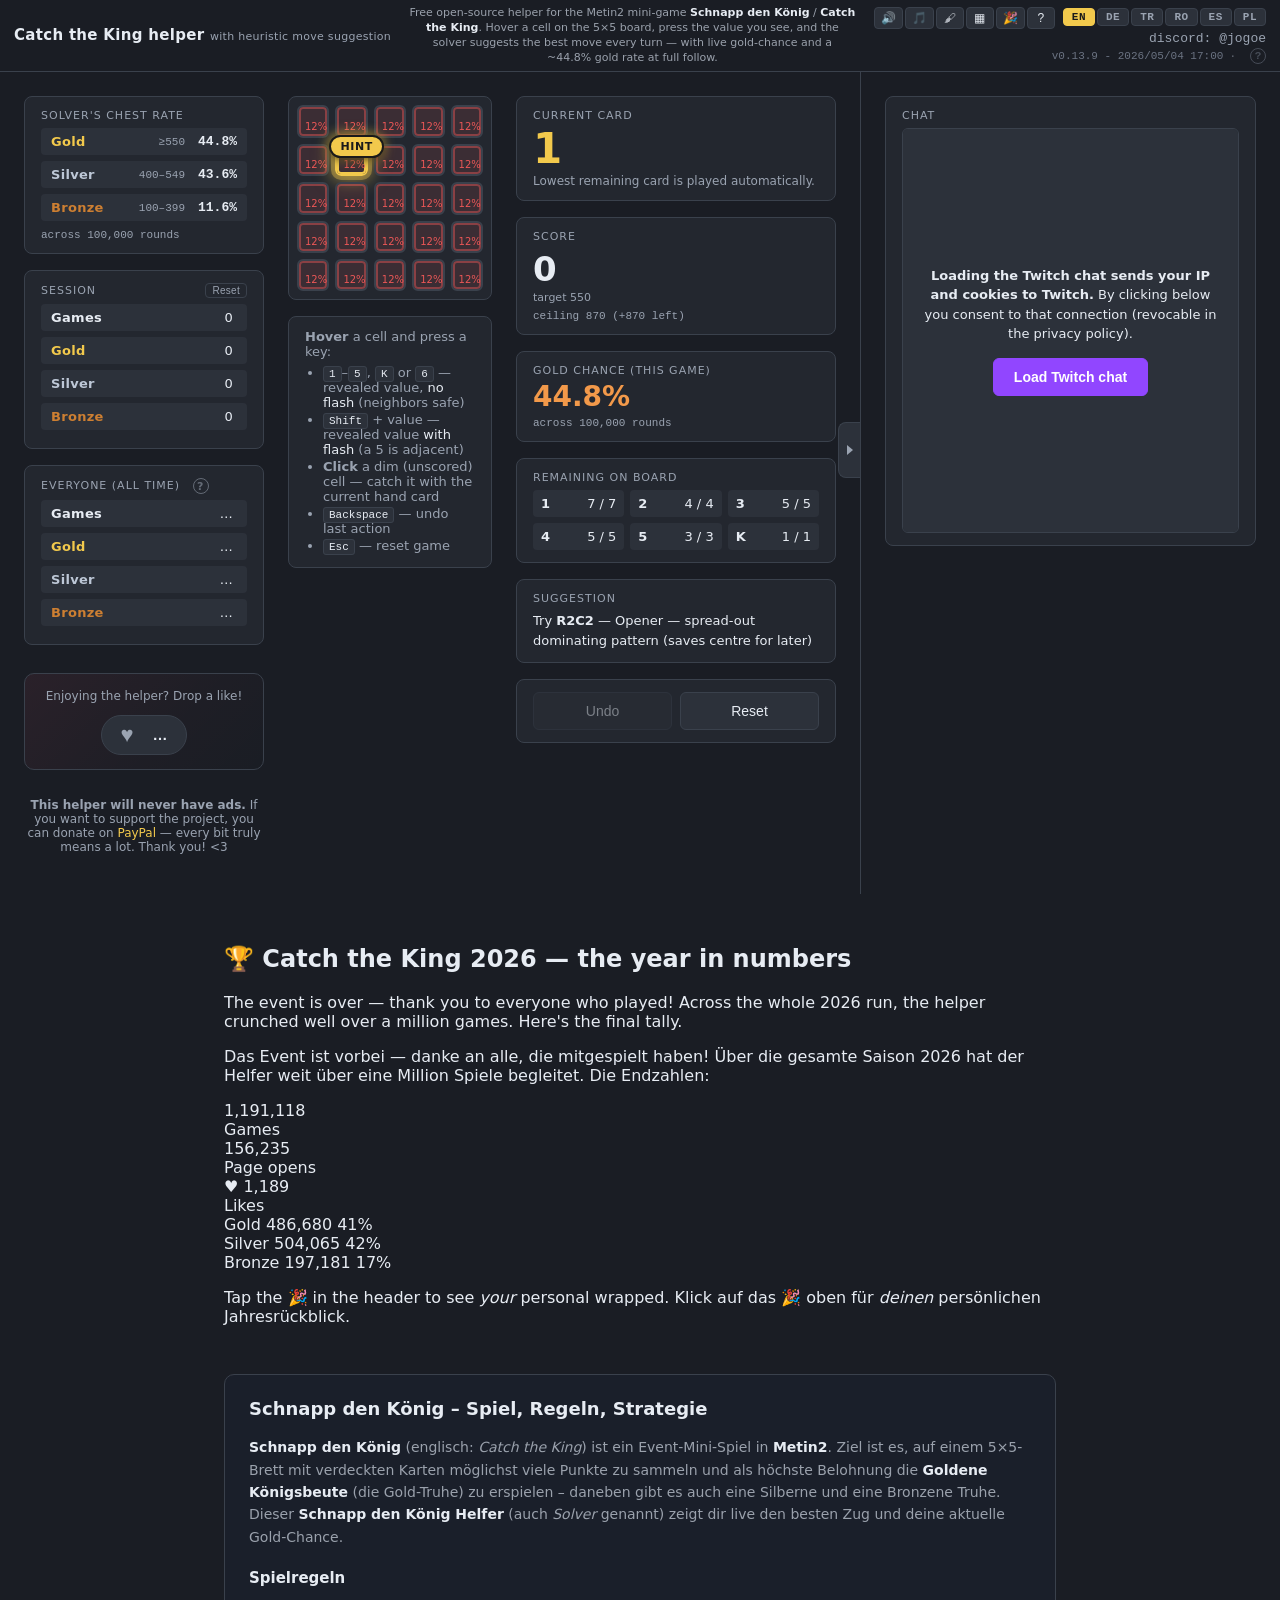
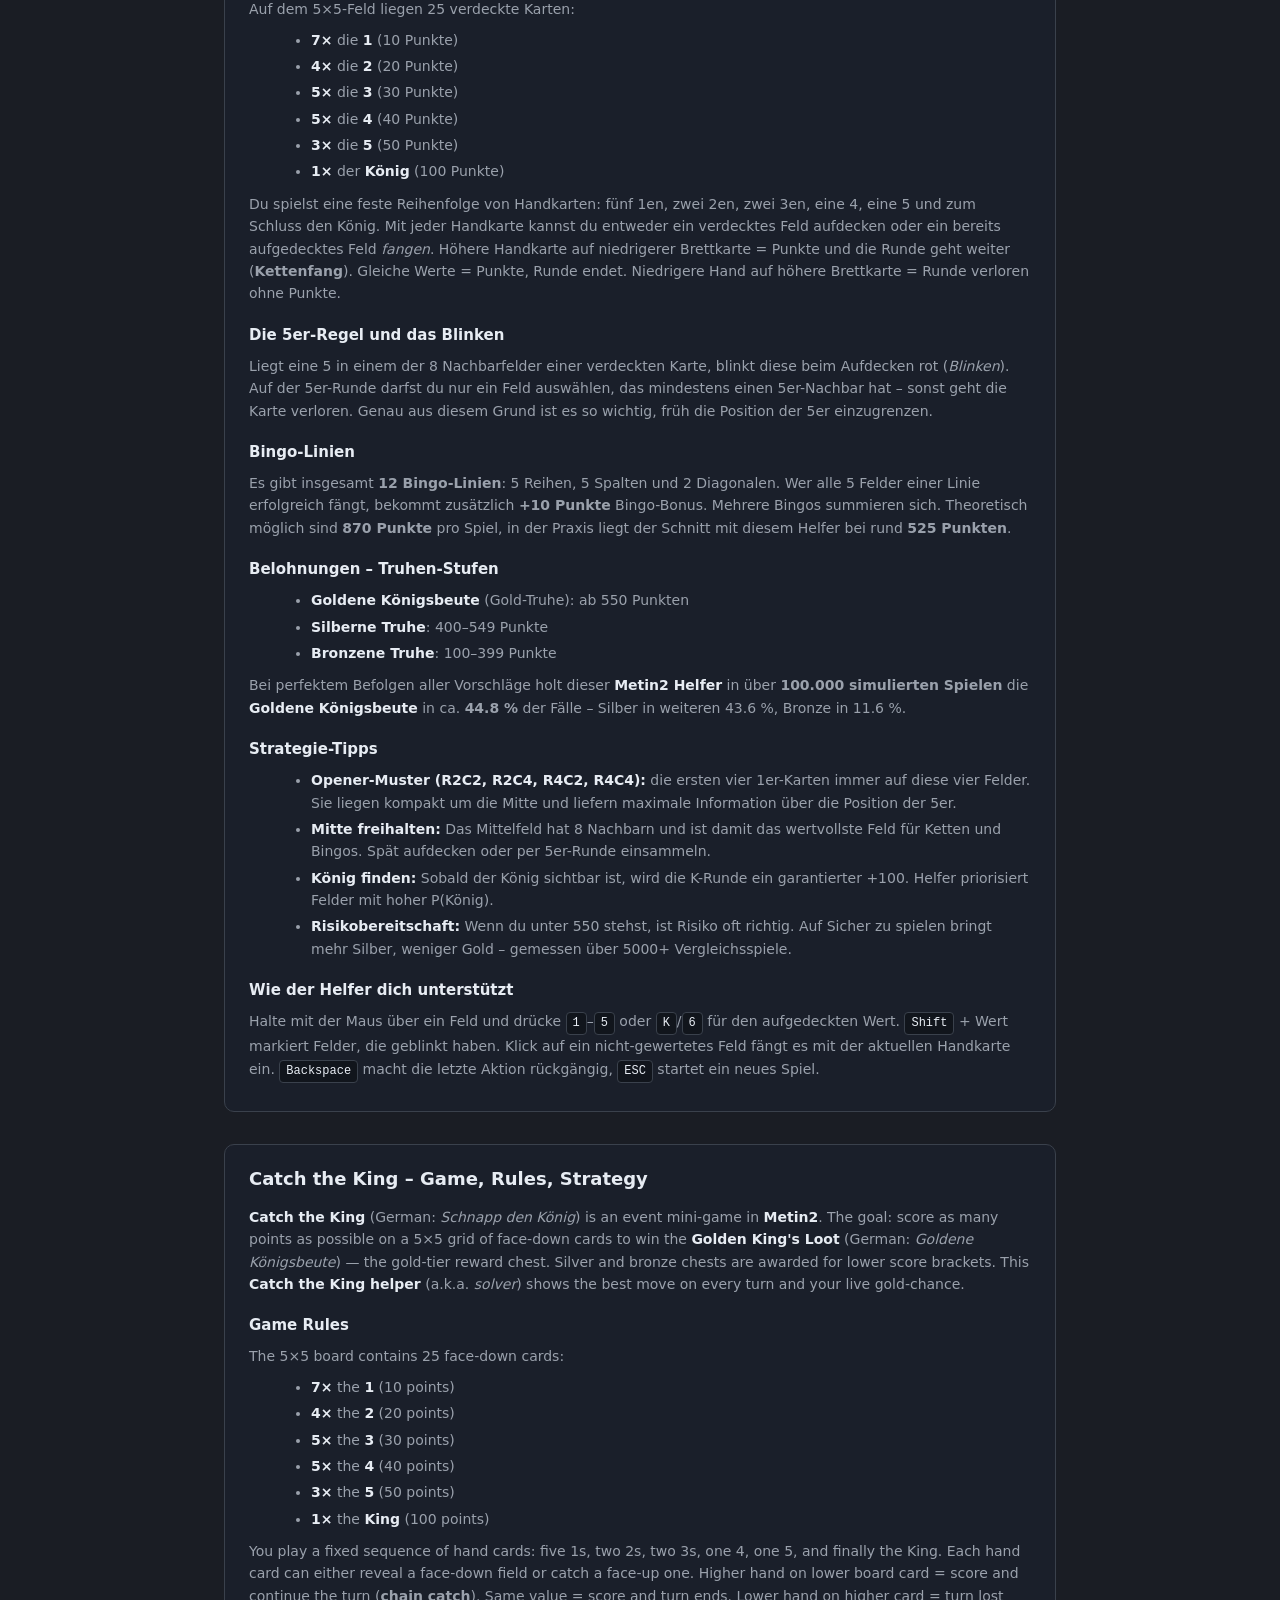
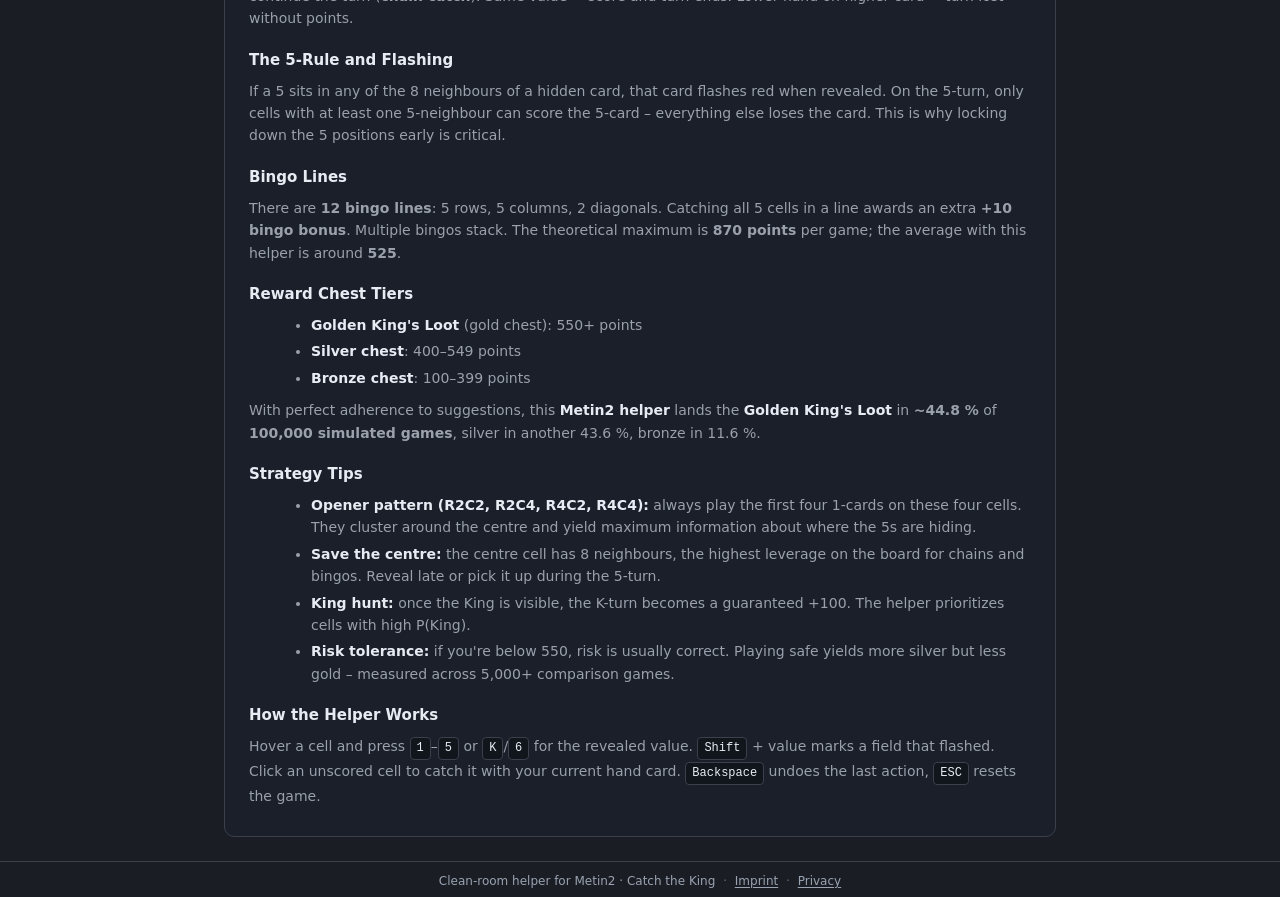
==== commit 8099abf1: "seer v1" ====
--- a/ctk/index.html
+++ b/ctk/index.html
@@ -241,6 +241,54 @@
   </div>
 
   <article class="long-form" id="guide">
+    <section class="event-recap" aria-label="Catch the King 2026 — final numbers">
+      <h2 class="recap-title">🏆 Catch the King 2026 — the year in numbers</h2>
+      <p class="recap-lead" lang="en">
+        The event is over — thank you to everyone who played! Across the whole 2026
+        run, the helper crunched well over a million games. Here's the final tally.
+      </p>
+      <p class="recap-lead" lang="de">
+        Das Event ist vorbei — danke an alle, die mitgespielt haben! Über die gesamte
+        Saison 2026 hat der Helfer weit über eine Million Spiele begleitet. Die
+        Endzahlen:
+      </p>
+      <div class="recap-grid">
+        <div class="recap-stat recap-games">
+          <div class="recap-val">1,191,118</div>
+          <div class="recap-lab" data-i18n="games">Games played</div>
+        </div>
+        <div class="recap-stat recap-opens">
+          <div class="recap-val">156,235</div>
+          <div class="recap-lab">Page opens</div>
+        </div>
+        <div class="recap-stat recap-likes">
+          <div class="recap-val">♥ 1,189</div>
+          <div class="recap-lab">Likes</div>
+        </div>
+      </div>
+      <div class="recap-chests">
+        <div class="recap-chest chest-gold">
+          <span class="rc-name" data-i18n="gold">Gold</span>
+          <span class="rc-val">486,680</span>
+          <span class="rc-pct">41%</span>
+        </div>
+        <div class="recap-chest chest-silver">
+          <span class="rc-name" data-i18n="silver">Silver</span>
+          <span class="rc-val">504,065</span>
+          <span class="rc-pct">42%</span>
+        </div>
+        <div class="recap-chest chest-bronze">
+          <span class="rc-name" data-i18n="bronze">Bronze</span>
+          <span class="rc-val">197,181</span>
+          <span class="rc-pct">17%</span>
+        </div>
+      </div>
+      <p class="recap-foot">
+        <span lang="en">Tap the 🎉 in the header to see <em>your</em> personal wrapped.</span>
+        <span lang="de">Klick auf das 🎉 oben für <em>deinen</em> persönlichen Jahresrückblick.</span>
+      </p>
+    </section>
+
     <section lang="de" class="long-form-section">
       <h2>Schnapp den K&ouml;nig &ndash; Spiel, Regeln, Strategie</h2>
       <p>
